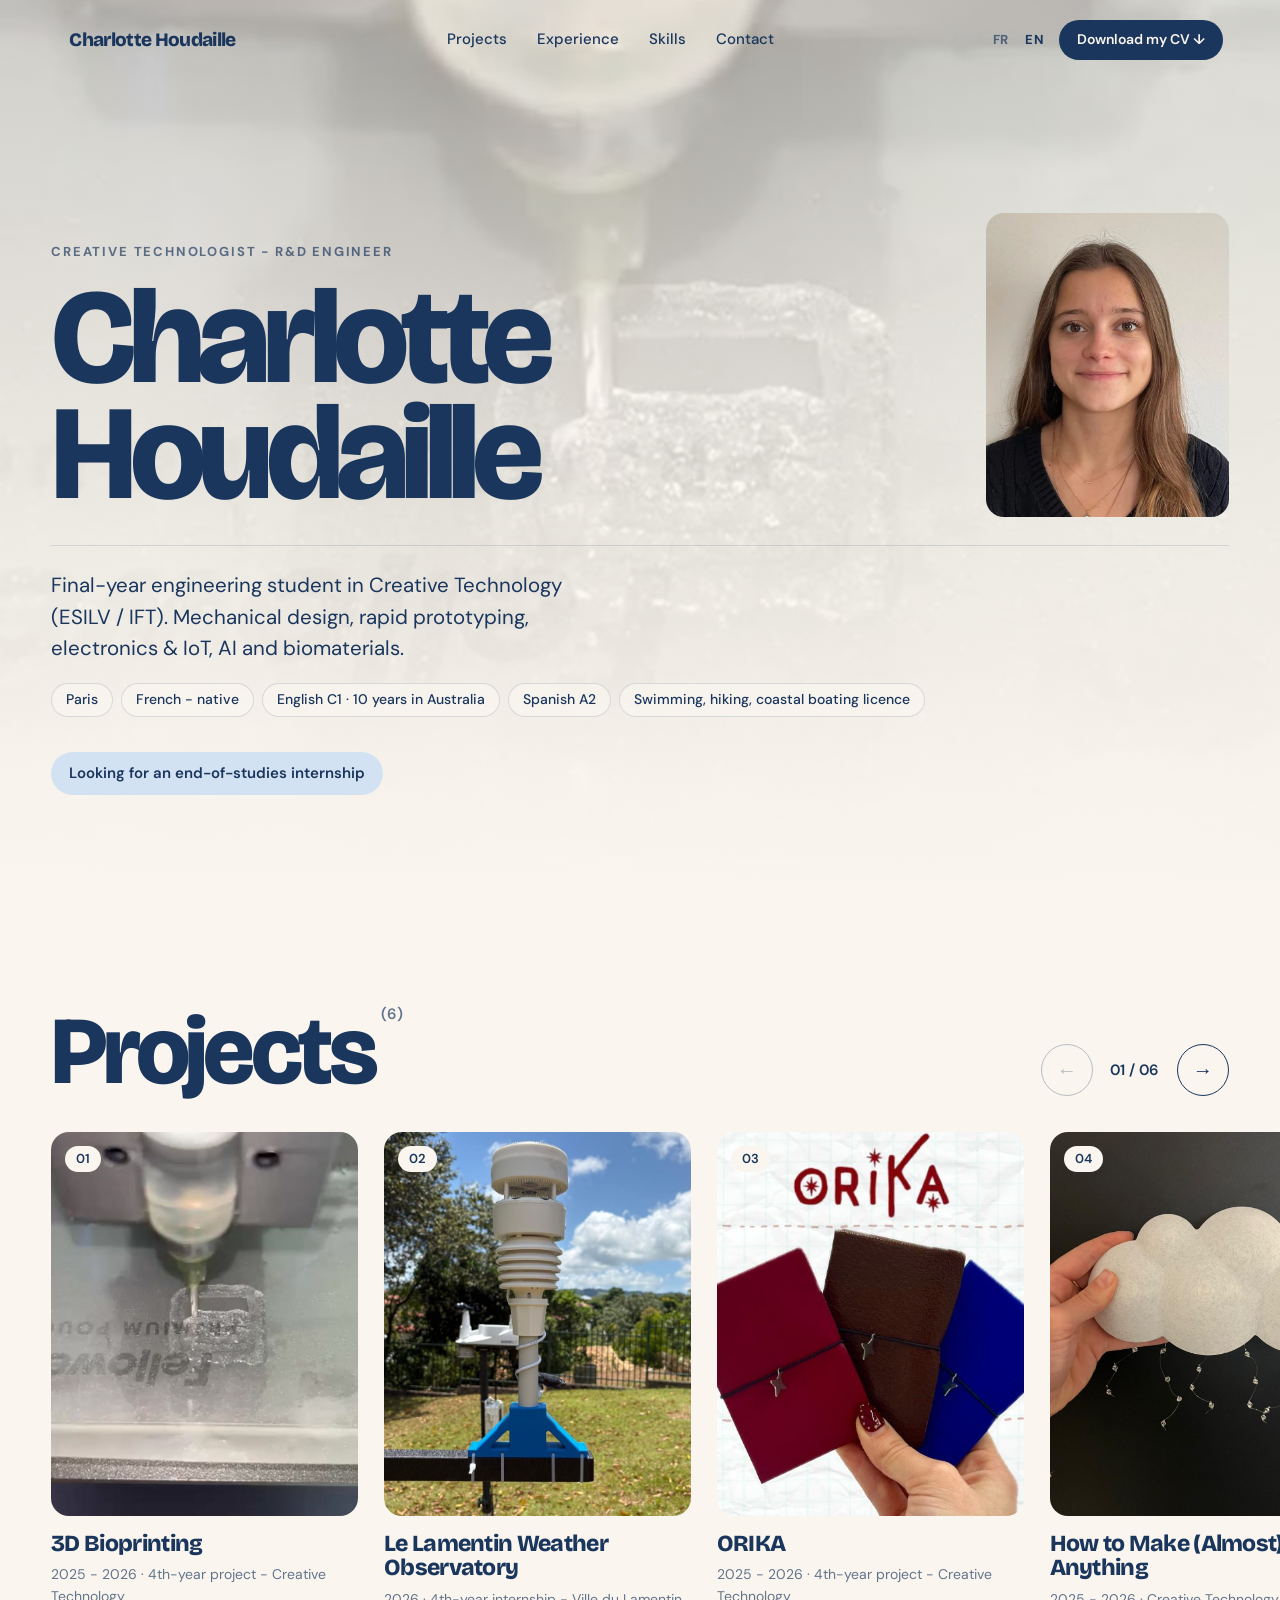
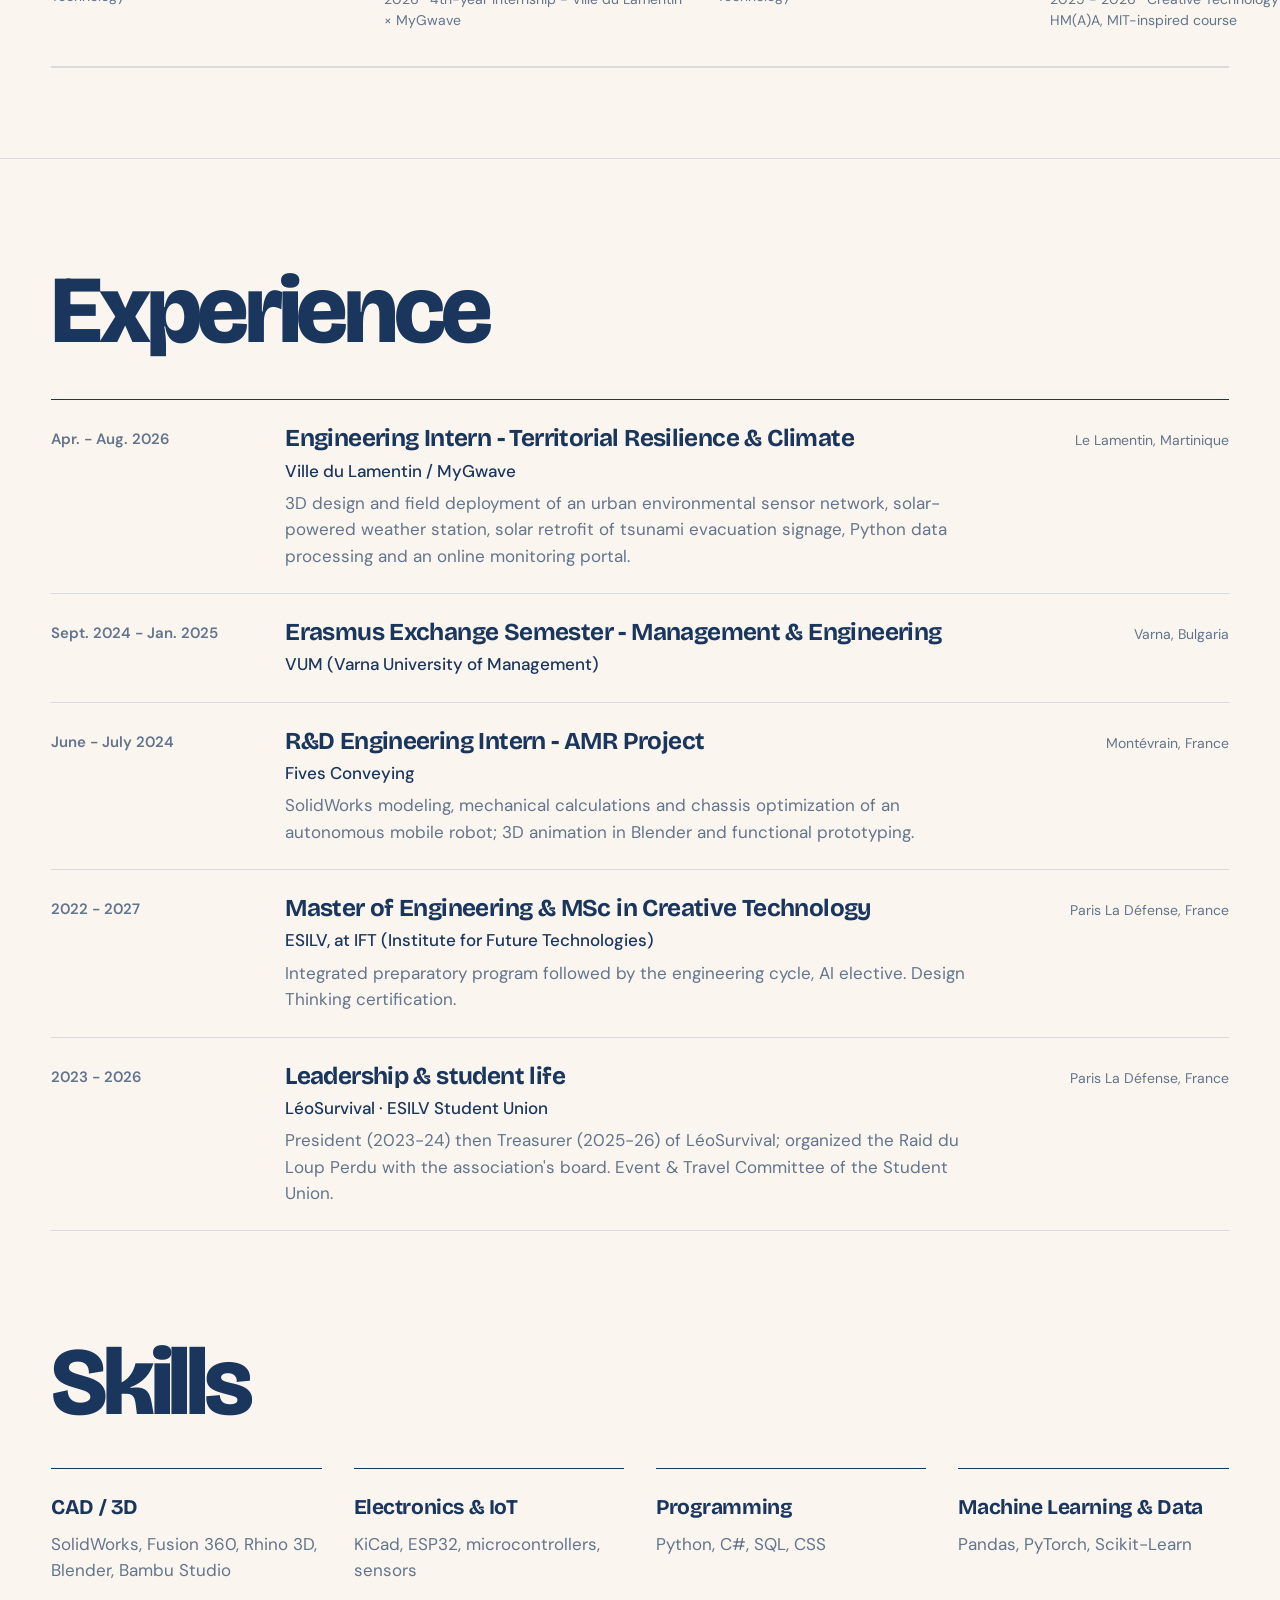
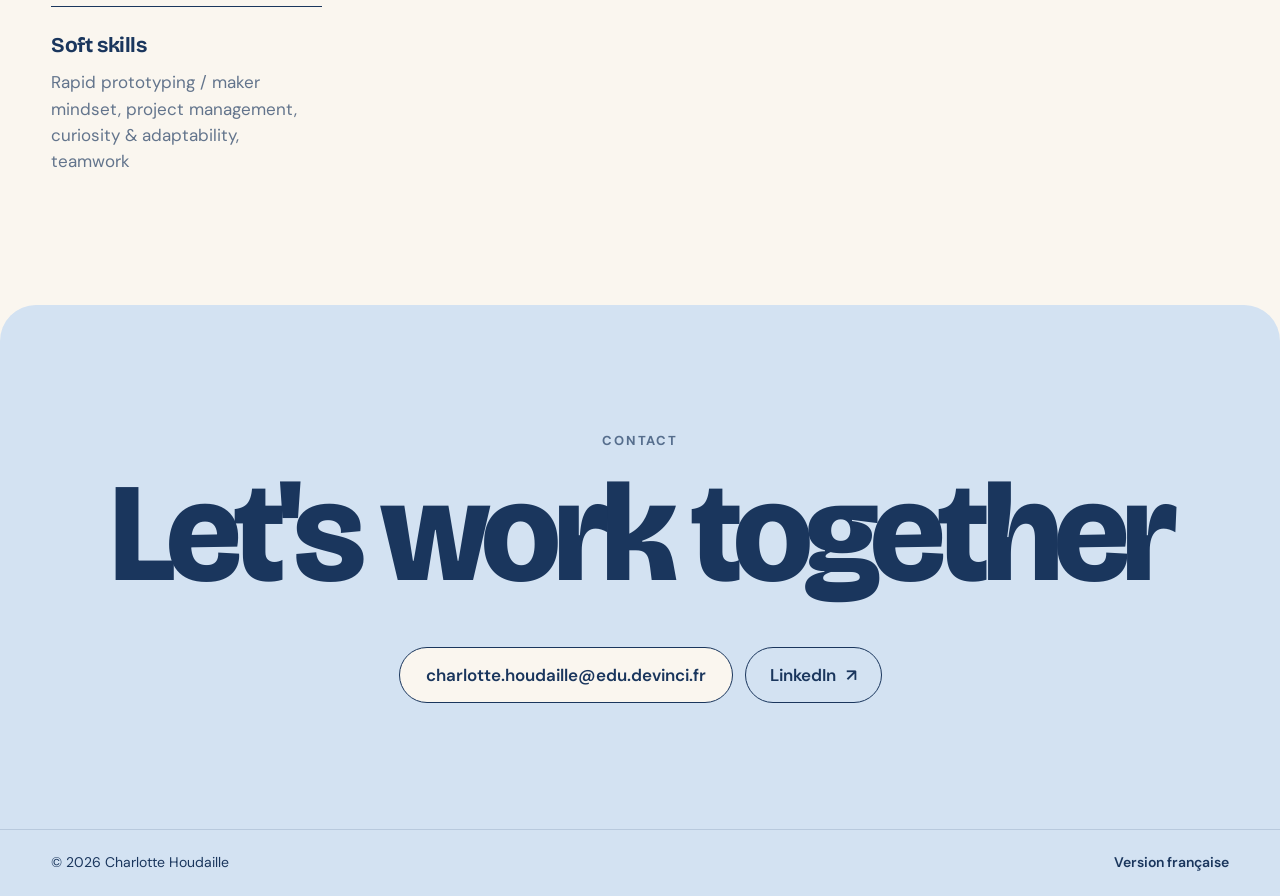
==== en.html @ 098c899a "Add files via upload" ====
<!doctype html>
<html lang="en">
<head>
  <meta charset="utf-8">
  <meta name="viewport" content="width=device-width, initial-scale=1">
  <title>Charlotte Houdaille - Creative Technologist</title>
  <meta name="description" content="Portfolio of Charlotte Houdaille, Creative Technology engineering student (ESILV / IFT): R&D, prototyping, IoT, bioprinting and biomaterials.">
  <meta name="color-scheme" content="light">
  <link rel="alternate" hreflang="fr" href="index.html">
  <link rel="alternate" hreflang="en" href="en.html">
  <link rel="preconnect" href="https://fonts.googleapis.com">
  <link rel="preconnect" href="https://fonts.gstatic.com" crossorigin>
  <link href="https://fonts.googleapis.com/css2?family=Bricolage+Grotesque:opsz,wght@12..96,600..800&family=DM+Sans:opsz,wght@9..40,400..700&display=swap" rel="stylesheet">
  <link rel="stylesheet" href="css/style.css">
</head>
<body>

  <header class="nav">
    <a href="#top" class="nav__logo" data-reveal>Charlotte Houdaille</a>
    <nav class="nav__links" aria-label="Main navigation">
      <a href="#projects">Projects</a>
      <a href="#journey">Experience</a>
      <a href="#skills">Skills</a>
      <a href="#contact">Contact</a>
    </nav>
    <div class="nav__right">
      <div class="lang" aria-label="Language">
        <a href="index.html" hreflang="fr" lang="fr">FR</a>
        <span aria-current="true">EN</span>
      </div>
      <a href="assets/cv/Charlotte_Houdaille_CV_EN.pdf" class="nav__cta" download>Download my CV <span aria-hidden="true">↓</span></a>
    </div>
  </header>

  <main>
    <!-- HERO -->
    <section class="hero" id="top">
      <div class="hero__slides" aria-hidden="true"></div>
      <div class="hero__veil" aria-hidden="true"></div>

      <div class="hero__main">
        <div>
          <p class="eyebrow">Creative Technologist - R&amp;D Engineer</p>
          <h1 class="hero__name" data-reveal>Charlotte<br>Houdaille</h1>
        </div>
        <figure class="hero__photo">
          <img src="assets/img/portrait.jpg" alt="Portrait of Charlotte Houdaille" width="720" height="900">
        </figure>
      </div>
      <div class="hero__bottom">
        <div class="hero__info">
          <p class="hero__role">Final-year engineering student in Creative Technology (ESILV / IFT). Mechanical design, rapid prototyping, electronics &amp; IoT, AI and biomaterials.</p>
          <ul class="chips">
            <li class="chip">Paris</li>
            <li class="chip">French - native</li>
            <li class="chip">English C1 · 10 years in Australia</li>
            <li class="chip">Spanish A2</li>
            <li class="chip">Swimming, hiking, coastal boating licence</li>
          </ul>
        </div>
        <p class="status">Looking for an end-of-studies internship</p>
      </div>
    </section>

    <!-- PROJECTS -->
    <section class="projects" id="projects" aria-labelledby="projects-title">
      <div class="projects__head">
        <h2 id="projects-title" class="title"><span data-reveal>Projects</span><sup class="projects__count"></sup></h2>
        <div class="projects__controls">
          <button class="arrow" type="button" data-prev aria-label="Previous project">←</button>
          <span class="projects__index" aria-live="polite"></span>
          <button class="arrow" type="button" data-next aria-label="Next project">→</button>
        </div>
      </div>
      <div class="projects__track" aria-label="Project list - swipe left"></div>
      <div class="projects__progress" aria-hidden="true"><span></span></div>
    </section>


    <!-- EXPERIENCE -->
    <section class="journey" id="journey" aria-labelledby="journey-title">
      <h2 id="journey-title" class="title"><span data-reveal>Experience</span></h2>

      <ol class="timeline">
        <li class="timeline__row">
          <span class="timeline__date">Apr. - Aug. 2026</span>
          <div class="timeline__body">
            <h3 data-reveal>Engineering Intern - Territorial Resilience &amp; Climate</h3>
            <p class="timeline__place">Ville du Lamentin / MyGwave</p>
            <p>3D design and field deployment of an urban environmental sensor network, solar-powered weather station, solar retrofit of tsunami evacuation signage, Python data processing and an online monitoring portal.</p>
          </div>
          <span class="timeline__place-loc">Le Lamentin, Martinique</span>
        </li>
        <li class="timeline__row">
          <span class="timeline__date">Sept. 2024 - Jan. 2025</span>
          <div class="timeline__body">
            <h3 data-reveal>Erasmus Exchange Semester - Management &amp; Engineering</h3>
            <p class="timeline__place">VUM (Varna University of Management)</p>
          </div>
          <span class="timeline__place-loc">Varna, Bulgaria</span>
        </li>
        <li class="timeline__row">
          <span class="timeline__date">June - July 2024</span>
          <div class="timeline__body">
            <h3 data-reveal>R&amp;D Engineering Intern - AMR Project</h3>
            <p class="timeline__place">Fives Conveying</p>
            <p>SolidWorks modeling, mechanical calculations and chassis optimization of an autonomous mobile robot; 3D animation in Blender and functional prototyping.</p>
          </div>
          <span class="timeline__place-loc">Montévrain, France</span>
        </li>
        <li class="timeline__row">
          <span class="timeline__date">2022 - 2027</span>
          <div class="timeline__body">
            <h3 data-reveal>Master of Engineering &amp; MSc in Creative Technology</h3>
            <p class="timeline__place">ESILV, at IFT (Institute for Future Technologies)</p>
            <p>Integrated preparatory program followed by the engineering cycle, AI elective. Design Thinking certification.</p>
          </div>
          <span class="timeline__place-loc">Paris La Défense, France</span>
        </li>
        <li class="timeline__row">
          <span class="timeline__date">2023 - 2026</span>
          <div class="timeline__body">
            <h3 data-reveal>Leadership &amp; student life</h3>
            <p class="timeline__place">LéoSurvival · ESILV Student Union</p>
            <p>President (2023-24) then Treasurer (2025-26) of LéoSurvival; organized the Raid du Loup Perdu with the association's board. Event &amp; Travel Committee of the Student Union.</p>
          </div>
          <span class="timeline__place-loc">Paris La Défense, France</span>
        </li>
      </ol>

      <h2 class="title skills__title" id="skills"><span data-reveal>Skills</span></h2>
      <div class="skills">
        <div class="skills__group">
          <h3 data-reveal>CAD / 3D</h3>
          <p>SolidWorks, Fusion 360, Rhino 3D, Blender, Bambu Studio</p>
        </div>
        <div class="skills__group">
          <h3 data-reveal>Electronics &amp; IoT</h3>
          <p>KiCad, ESP32, microcontrollers, sensors</p>
        </div>
        <div class="skills__group">
          <h3 data-reveal>Programming</h3>
          <p>Python, C#, SQL, CSS</p>
        </div>
        <div class="skills__group">
          <h3 data-reveal>Machine Learning &amp; Data</h3>
          <p>Pandas, PyTorch, Scikit-Learn</p>
        </div>
        <div class="skills__group">
          <h3 data-reveal>Soft skills</h3>
          <p>Rapid prototyping / maker mindset, project management, curiosity &amp; adaptability, teamwork</p>
        </div>
      </div>
    </section>

    <!-- CONTACT -->
    <section class="contact" id="contact" aria-labelledby="contact-title">
      <p class="eyebrow">Contact</p>
      <h2 id="contact-title" class="contact__title" data-reveal>Let's work together</h2>
      <div class="contact__links">
        <button class="email-box" type="button" data-copy="charlotte.houdaille@edu.devinci.fr" title="Click to copy" aria-label="Copy email address charlotte.houdaille@edu.devinci.fr"><span>charlotte.houdaille@edu.devinci.fr</span></button>
        <a class="btn" href="https://www.linkedin.com/in/charlotte-houdaille" target="_blank" rel="noopener">LinkedIn <span aria-hidden="true">↗</span></a>
      </div>
    </section>
  </main>

  <footer class="footer">
    <span>© 2026 Charlotte Houdaille</span>
    <a href="index.html" hreflang="fr" lang="fr">Version française</a>
  </footer>

  <!-- Project detail panel -->
  <div class="panel" id="panel" role="dialog" aria-modal="true" aria-labelledby="panel-title" hidden>
    <div class="panel__backdrop" data-close></div>
    <article class="panel__sheet" tabindex="-1">
      <button class="panel__close" type="button" data-close aria-label="Close project">✕</button>
      <div class="panel__content"></div>
    </article>
  </div>

  <script src="js/projects.js"></script>
  <script src="js/main.js"></script>
</body>
</html>
---- css/style.css ----
/* ==========================================================
   Charlotte Houdaille — Portfolio
   3 couleurs : crème (fond), bleu marine (texte), bleu pastel
   ========================================================== */

:root {
  --cream: #faf6ef;
  --navy: #1a365d;
  --blue: #d3e2f2;

  --navy-soft: rgba(26, 54, 93, .68);
  --line: rgba(26, 54, 93, .14);

  --font-display: "Bricolage Grotesque", "Arial Black", sans-serif;
  --font-body: "DM Sans", system-ui, sans-serif;

  --gutter: clamp(16px, 4vw, 56px);
  --radius: 18px;
  --ease: cubic-bezier(.22, 1, .36, 1);
}

*,
*::before,
*::after { box-sizing: border-box; }

html { -webkit-text-size-adjust: 100%; }

body {
  margin: 0;
  background: var(--cream);
  color: var(--navy);
  font-family: var(--font-body);
  font-size: 17px;
  line-height: 1.55;
  overflow-x: hidden;
}
body.is-locked { overflow: hidden; }

img, video { display: block; max-width: 100%; }
a { color: inherit; }
h1, h2, h3 { margin: 0; }

.title {
  font-family: var(--font-display);
  font-weight: 800;
  font-size: clamp(44px, 7.5vw, 112px);
  line-height: .92;
  letter-spacing: -.045em;
}

.eyebrow {
  font-size: 13px;
  font-weight: 700;
  letter-spacing: .14em;
  text-transform: uppercase;
  color: var(--navy-soft);
  margin: 0 0 18px;
}

:focus-visible {
  outline: 2px solid var(--navy);
  outline-offset: 3px;
  border-radius: 6px;
}

/* ---------- Pastilles & boutons ---------- */
.chips {
  list-style: none;
  padding: 0;
  margin: 28px 0 0;
  display: flex;
  flex-wrap: wrap;
  gap: 8px;
}
.chip {
  display: inline-block;
  padding: 5px 14px;
  border-radius: 999px;
  border: 1px solid var(--line);
  font-size: 14px;
  font-weight: 500;
  transition: transform .35s var(--ease), background .35s, border-color .35s;
}
.chip:hover {
  transform: scale(1.07);
  background: var(--blue);
  border-color: var(--navy);
}

.btn {
  display: inline-flex;
  align-items: center;
  gap: 10px;
  padding: 13px 24px;
  border-radius: 999px;
  border: 1.5px solid var(--navy);
  background: transparent;
  color: var(--navy);
  font: inherit;
  font-weight: 600;
  text-decoration: none;
  transition: background .3s var(--ease), color .3s var(--ease);
  max-width: 100%;
  overflow-wrap: anywhere;
}
.btn:hover { background: var(--blue); }
.btn--solid { background: var(--navy); color: var(--cream); }
.btn--solid:hover { background: var(--navy); color: var(--blue); }
/* Case email : un clic copie l'adresse */
.email-box {
  display: inline-flex;
  align-items: center;
  gap: 12px;
  padding: 14px 26px;
  border-radius: 999px;
  border: 1.5px solid var(--navy);
  background: var(--cream);
  color: var(--navy);
  font: inherit;
  font-weight: 600;
  cursor: copy;
  max-width: 100%;
  overflow-wrap: anywhere;
  transition: background .3s var(--ease);
}
.email-box:hover { background: var(--navy); color: var(--cream); }
.email-box small { font-size: 12px; font-weight: 500; opacity: .7; }

/* ==========================================================
   CURSEUR (cercle + trait qui s'efface)
   ========================================================== */
.has-cursor,
.has-cursor * { cursor: none !important; }

.cursor {
  position: fixed;
  top: 0;
  left: 0;
  z-index: 300;
  width: 14px;
  height: 14px;
  margin: -7px 0 0 -7px;
  border: 1.5px solid var(--navy);
  background: var(--navy);
  border-radius: 50%;
  pointer-events: none;
  opacity: 0;
  transition: width .3s var(--ease), height .3s var(--ease), margin .3s var(--ease),
    background .3s, opacity .3s;
  will-change: transform;
}
.has-cursor .cursor { opacity: 1; }
.cursor.is-hover {
  width: 40px;
  height: 40px;
  margin: -20px 0 0 -20px;
  background: rgba(211, 226, 242, .55);
}
.cursor.is-hidden { opacity: 0 !important; }

.cursor-trail {
  position: fixed;
  inset: 0;
  z-index: 299;
  width: 100%;
  height: 100%;
  pointer-events: none;
}

/* ==========================================================
   Texte "filtre" (le passage de la souris inverse les couleurs)
   ========================================================== */
.reveal { position: relative; }
/* Un span en ligne donnerait au calque une boîte différente du texte (décalage) */
span.reveal,
a.reveal,
h3.reveal { display: inline-block; }
/* Le calque déborde un peu pour que le disque ne soit pas coupé en haut/bas */
span.reveal > .reveal__top,
a.reveal > .reveal__top,
h3.reveal > .reveal__top { inset: -.3em; padding: .3em; }
.reveal__top {
  position: absolute;
  inset: 0;
  padding: inherit;
  color: var(--blue);
  background: var(--navy);
  clip-path: circle(0 at 0 0);
  pointer-events: none;
  user-select: none;
}

/* ==========================================================
   NAV
   ========================================================== */
.nav {
  position: fixed;
  inset: 14px var(--gutter) auto;
  z-index: 50;
  display: flex;
  align-items: center;
  justify-content: space-between;
  gap: 12px;
  padding: 6px 6px 6px 18px;
  border-radius: 999px;
  transition: background .35s, box-shadow .35s;
}
.nav.is-scrolled {
  background: rgba(250, 246, 239, .86);
  backdrop-filter: blur(12px);
  box-shadow: 0 0 0 1px var(--line);
}

.nav__logo {
  font-family: var(--font-display);
  font-weight: 800;
  font-size: 19px;
  letter-spacing: -.035em;
  text-decoration: none;
  white-space: nowrap;
}

.nav__links {
  display: flex;
  align-items: center;
  gap: 2px;
}
.nav__links a {
  padding: 8px 14px;
  border-radius: 999px;
  font-size: 15px;
  font-weight: 500;
  text-decoration: none;
  transition: background .25s;
}
.nav__links a:hover { background: var(--blue); }

.nav__right { display: flex; align-items: center; gap: 6px; }
.lang {
  display: flex;
  font-size: 13px;
  font-weight: 700;
  letter-spacing: .06em;
}
.lang a,
.lang span {
  padding: 8px 8px;
  text-decoration: none;
}
.lang span { color: var(--navy); }
.lang a { color: var(--navy-soft); }
.lang a:hover { color: var(--navy); }

.nav__cta {
  padding: 9px 18px;
  border-radius: 999px;
  background: var(--navy);
  color: var(--cream);
  font-size: 14px;
  font-weight: 600;
  text-decoration: none;
}

/* ==========================================================
   HERO — photos qui défilent en fond
   ========================================================== */
.hero {
  position: relative;
  min-height: 100svh;
  display: flex;
  flex-direction: column;
  justify-content: flex-end;
  padding: 120px var(--gutter) clamp(48px, 10vh, 110px);
  overflow: hidden;
  isolation: isolate;
}

.hero__slides { position: absolute; inset: 0; z-index: -2; }
.hero__slides img {
  position: absolute;
  inset: 0;
  width: 100%;
  height: 100%;
  object-fit: cover;
  opacity: 0;
  transform: scale(1.1);
  filter: grayscale(.25) brightness(1.08);
  transition: opacity .8s ease, transform 3.5s linear;
}
.hero__slides img.is-active { opacity: 1; transform: scale(1); }

.hero__veil {
  position: absolute;
  inset: 0;
  z-index: -1;
  background:
    linear-gradient(180deg, rgba(250, 246, 239, .55) 0%, rgba(250, 246, 239, .8) 55%, var(--cream) 100%);
}

.hero__name {
  font-family: var(--font-display);
  font-weight: 800;
  font-size: clamp(54px, 10.5vw, 176px);
  line-height: .86;
  letter-spacing: -.055em;
  display: inline-block;
  padding-bottom: .04em;
}

.hero__main {
  display: grid;
  grid-template-columns: 1fr auto;
  align-items: end;
  gap: 24px clamp(24px, 4vw, 64px);
}
.hero__photo {
  margin: 0;
  width: clamp(170px, 19vw, 290px);
}
.hero__photo img {
  width: 100%;
  height: auto;
  aspect-ratio: 4 / 5;
  object-fit: cover;
  border-radius: var(--radius);
  background: var(--blue);
}

.hero__info .chips { margin-top: 18px; }
.hero__info .chip { background: rgba(250, 246, 239, .7); }
.hero__info .chip:hover { background: var(--blue); }

.hero__bottom {
  display: flex;
  flex-wrap: wrap;
  align-items: flex-end;
  justify-content: space-between;
  gap: 20px 40px;
  margin-top: 28px;
  padding-top: 24px;
  border-top: 1px solid var(--line);
}
.hero__role {
  max-width: 560px;
  margin: 0;
  font-size: clamp(17px, 1.6vw, 21px);
}
.status {
  display: inline-flex;
  align-items: center;
  gap: 10px;
  padding: 10px 18px;
  border-radius: 999px;
  background: var(--blue);
  font-weight: 600;
  font-size: 15px;
}

/* ==========================================================
   PROJETS — carrousel en swipe horizontal
   ========================================================== */
.projects { padding: clamp(80px, 12vh, 130px) 0 clamp(60px, 10vh, 110px); }

.projects__head {
  display: flex;
  align-items: flex-end;
  justify-content: space-between;
  gap: 16px;
  padding: 0 var(--gutter);
  margin-bottom: clamp(28px, 4vh, 44px);
}
.projects__count {
  font-family: var(--font-body);
  font-size: 15px;
  font-weight: 600;
  letter-spacing: 0;
  color: var(--navy-soft);
  vertical-align: top;
  margin-left: 6px;
}

.projects__controls { display: flex; align-items: center; gap: 10px; }
.projects__index {
  font-variant-numeric: tabular-nums;
  font-weight: 600;
  font-size: 15px;
  min-width: 64px;
  text-align: center;
}
.arrow {
  width: 52px;
  height: 52px;
  border-radius: 50%;
  border: 1.5px solid var(--navy);
  background: transparent;
  color: var(--navy);
  font-size: 20px;
  cursor: pointer;
  transition: background .3s, opacity .3s;
}
.arrow:hover { background: var(--blue); }
.arrow:disabled { opacity: .3; pointer-events: none; }

.projects__track {
  position: relative;
  display: flex;
  gap: clamp(16px, 2vw, 28px);
  padding: 0 var(--gutter) 6px;
  overflow-x: auto;
  scroll-snap-type: x mandatory;
  scroll-padding-inline: var(--gutter);
  overscroll-behavior-x: contain;
  scrollbar-width: none;
  user-select: none;
  -webkit-user-select: none;
}
.projects__track::-webkit-scrollbar { display: none; }
.projects__track.is-dragging { scroll-snap-type: none; }
.projects__track.is-dragging .card { pointer-events: none; }

.card {
  flex: 0 0 auto;
  /* Taille limitée par la hauteur d'écran : titre, image et sous-titre visibles d'un coup d'œil */
  width: clamp(220px, min(24vw, 46svh * .8), 340px);
  /* Un bouton centre son contenu verticalement : on aligne tout en haut */
  display: flex;
  flex-direction: column;
  align-items: flex-start;
  justify-content: flex-start;
  align-self: flex-start;
  scroll-snap-align: start;
  padding: 0;
  border: 0;
  background: none;
  text-align: left;
  font: inherit;
  color: inherit;
  cursor: pointer;
}

.card__media {
  position: relative;
  width: 100%;
  aspect-ratio: 4 / 5;
  border-radius: var(--radius);
  background: var(--blue);
  overflow: hidden;
}
.card__media img {
  width: 100%;
  height: 100%;
  object-fit: cover;
  transition: transform .9s var(--ease);
  pointer-events: none;
}
.card:hover .card__media img,
.card:focus-visible .card__media img { transform: scale(1.04); }

.card__num {
  position: absolute;
  top: 14px;
  left: 14px;
  z-index: 1;
  padding: 3px 11px;
  border-radius: 999px;
  background: var(--cream);
  font-size: 13px;
  font-weight: 600;
}

.card__title {
  display: inline-block;
  margin-top: 16px;
  font-family: var(--font-display);
  font-weight: 800;
  font-size: clamp(20px, 1.8vw, 26px);
  letter-spacing: -.03em;
  line-height: 1.05;
}
.card__meta {
  display: block;
  margin: 8px 0 0;
  font-size: 14px;
  color: var(--navy-soft);
}

.projects__progress {
  margin: 28px var(--gutter) 0;
  height: 2px;
  background: var(--line);
  overflow: hidden;
}
.projects__progress span {
  display: block;
  height: 100%;
  background: var(--navy);
  transform-origin: left;
  transform: scaleX(0);
}

/* ==========================================================
   PARCOURS
   ========================================================== */
.journey {
  border-top: 1px solid var(--line);
  padding: clamp(80px, 12vh, 140px) var(--gutter);
  max-width: 1300px;
  margin: 0 auto;
}

.timeline {
  list-style: none;
  padding: 0;
  margin: 44px 0 0;
  border-top: 1.5px solid var(--navy);
}
.timeline__row {
  display: grid;
  grid-template-columns: 210px 1fr auto;
  gap: 24px;
  align-items: start;
  padding: 24px 0;
  border-bottom: 1px solid var(--line);
}
.timeline__date {
  font-weight: 600;
  font-size: 15px;
  color: var(--navy-soft);
  padding-top: 4px;
}
.timeline__body h3 {
  font-family: var(--font-display);
  font-size: clamp(20px, 1.9vw, 25px);
  font-weight: 700;
  letter-spacing: -.025em;
  line-height: 1.18;
}
.timeline__place {
  margin: 4px 0 0;
  font-weight: 500;
}
.timeline__body p:not(.timeline__place) {
  margin: 6px 0 0;
  color: var(--navy-soft);
  max-width: 700px;
}
.timeline__place-loc {
  font-size: 14px;
  color: var(--navy-soft);
  white-space: nowrap;
  padding-top: 6px;
}

.skills {
  display: grid;
  grid-template-columns: repeat(auto-fit, minmax(230px, 1fr));
  gap: 0 32px;
  margin-top: 40px;
}
.skills__title {
  margin-top: clamp(80px, 12vh, 130px);
  /* Même espace sous le menu que pour Projets / Parcours (padding de section) */
  scroll-margin-top: clamp(80px, 12vh, 140px);
}
.skills__group {
  padding: 22px 0;
  border-top: 1.5px solid var(--navy);
}
.skills__group h3 {
  font-family: var(--font-display);
  font-weight: 700;
  font-size: 21px;
  letter-spacing: -.02em;
  margin-bottom: 8px;
}
.skills__group p { margin: 0; color: var(--navy-soft); }

/* ==========================================================
   CONTACT
   ========================================================== */
.contact {
  padding: clamp(80px, 14vh, 160px) var(--gutter);
  background: var(--blue);
  border-radius: 36px 36px 0 0;
  text-align: center;
}
.contact__title {
  display: inline-block;
  font-family: var(--font-display);
  font-weight: 800;
  font-size: clamp(52px, 11vw, 170px);
  line-height: .92;
  letter-spacing: -.055em;
  padding: 0 .06em .06em;
}
.contact__title.reveal .reveal__top { color: var(--blue); background: var(--navy); }
.contact__links {
  display: flex;
  flex-wrap: wrap;
  justify-content: center;
  gap: 12px;
  margin-top: 40px;
}

.footer {
  display: flex;
  justify-content: space-between;
  align-items: center;
  gap: 12px;
  padding: 22px var(--gutter);
  background: var(--blue);
  font-size: 14px;
  border-top: 1px solid var(--line);
}
.footer a { text-decoration: none; font-weight: 600; }

/* ==========================================================
   PANNEAU PROJET
   ========================================================== */
.panel { position: fixed; inset: 0; z-index: 100; }
.panel[hidden] { display: none; }
.panel__backdrop {
  position: absolute;
  inset: 0;
  background: rgba(26, 54, 93, .3);
  backdrop-filter: blur(4px);
  opacity: 0;
  transition: opacity .45s var(--ease);
}
.panel__sheet {
  position: absolute;
  inset: 3svh 0 0;
  overflow-y: auto;
  overscroll-behavior: contain;
  background: var(--cream);
  border-radius: 28px 28px 0 0;
  transform: translateY(100%);
  transition: transform .6s var(--ease);
  outline: none;
}
.panel.is-open .panel__backdrop { opacity: 1; }
.panel.is-open .panel__sheet { transform: none; }

.panel__close {
  position: sticky;
  top: 16px;
  float: right;
  margin: 16px var(--gutter) 0 0;
  z-index: 2;
  width: 48px;
  height: 48px;
  border-radius: 50%;
  border: 1.5px solid var(--navy);
  background: var(--cream);
  color: var(--navy);
  font-size: 18px;
  cursor: pointer;
  transition: transform .3s var(--ease), background .3s;
}
.panel__close:hover { transform: rotate(90deg); background: var(--blue); }

.p-hero {
  padding: 56px var(--gutter) 44px;
  background: var(--blue);
}
.p-hero .eyebrow { margin-bottom: 12px; }
.p-hero h2 {
  display: inline-block;
  font-family: var(--font-display);
  font-weight: 800;
  font-size: clamp(40px, 7vw, 108px);
  line-height: .92;
  letter-spacing: -.05em;
  max-width: 16ch;
}
.p-hero__lead {
  max-width: 740px;
  margin: 22px 0 0;
  font-size: clamp(17px, 1.6vw, 20px);
}

.p-meta {
  display: grid;
  grid-template-columns: repeat(auto-fit, minmax(190px, 1fr));
  margin: 0;
  padding: 0 var(--gutter);
  border-bottom: 1px solid var(--line);
}
.p-meta div { padding: 20px 16px 20px 0; }
.p-meta dt {
  font-size: 12px;
  font-weight: 700;
  letter-spacing: .12em;
  text-transform: uppercase;
  color: var(--navy-soft);
}
.p-meta dd { margin: 4px 0 0; font-weight: 500; }

/* Toutes les parties côte à côte sur une ligne ; empilées sur petit écran */
.p-body {
  display: grid;
  grid-template-columns: repeat(var(--cols, 3), minmax(0, 1fr));
  gap: 28px clamp(20px, 3vw, 48px);
  padding: 44px var(--gutter);
}
.chip--link {
  display: inline-flex;
  gap: 6px;
  margin-top: 14px;
  text-decoration: none;
  font-size: 13px;
}
.p-body h3 {
  font-family: var(--font-display);
  font-weight: 700;
  font-size: 22px;
  letter-spacing: -.025em;
  margin-bottom: 10px;
}
.p-body ul { margin: 0; padding-left: 18px; }
.p-body li { margin: 6px 0; }
.p-body li::marker { color: var(--navy-soft); }

/* Galerie : vignettes alignées sur une grille, agrandies au clic */
.p-gallery {
  display: grid;
  grid-template-columns: repeat(auto-fill, minmax(min(260px, 42vw), 1fr));
  gap: 14px;
  padding: 0 var(--gutter) 48px;
}
.p-gallery figure { margin: 0; }
.p-thumb {
  display: block;
  width: 100%;
  padding: 0;
  border: 0;
  border-radius: 12px;
  overflow: hidden;
  background: var(--blue);
  cursor: zoom-in;
}
.p-thumb img,
.p-thumb video {
  width: 100%;
  aspect-ratio: 4 / 5;
  object-fit: cover;
  transition: transform .6s var(--ease);
}
.p-thumb:hover img,
.p-thumb:hover video { transform: scale(1.05); }
.p-gallery figcaption {
  font-size: 13px;
  line-height: 1.35;
  color: var(--navy-soft);
  padding: 6px 2px 0;
}

.lightbox {
  position: fixed;
  inset: 0;
  z-index: 200;
  display: grid;
  place-items: center;
  padding: 64px var(--gutter) 24px;
  background: rgba(26, 54, 93, .82);
}
.lightbox[hidden] { display: none; }
.lightbox__figure { margin: 0; text-align: center; color: var(--cream); }
.lightbox__figure img,
.lightbox__figure video {
  max-width: min(92vw, 1100px);
  max-height: calc(100svh - 140px);
  width: auto;
  height: auto;
  border-radius: 12px;
  margin: 0 auto;
}
.lightbox__figure figcaption { margin-top: 10px; font-size: 15px; }
.lightbox__close {
  position: absolute;
  top: 16px;
  right: var(--gutter);
  width: 48px;
  height: 48px;
  border-radius: 50%;
  border: 1.5px solid var(--cream);
  background: transparent;
  color: var(--cream);
  font-size: 18px;
  cursor: pointer;
}

.p-links { padding: 0 var(--gutter) 64px; display: flex; gap: 12px; flex-wrap: wrap; }

/* ==========================================================
   Responsive
   ========================================================== */
@media (max-width: 860px) {
  .nav__links { display: none; }
}
@media (max-width: 900px) {
  .p-body { grid-template-columns: repeat(2, minmax(0, 1fr)); }
}
@media (max-width: 760px) {
  .p-body { grid-template-columns: 1fr; }
  .hero__main { grid-template-columns: 1fr; }
  .hero__photo { order: -1; width: 130px; }
  .timeline__row { grid-template-columns: 1fr; gap: 4px; }
  .timeline__place-loc { padding-top: 0; }
  .projects__head { flex-wrap: wrap; }
  .card { width: min(80vw, 340px); }
  .footer { flex-direction: column; }
}

@media (prefers-reduced-motion: reduce) {
  *,
  *::before,
  *::after {
    transition-duration: .01ms !important;
    animation-duration: .01ms !important;
  }
}
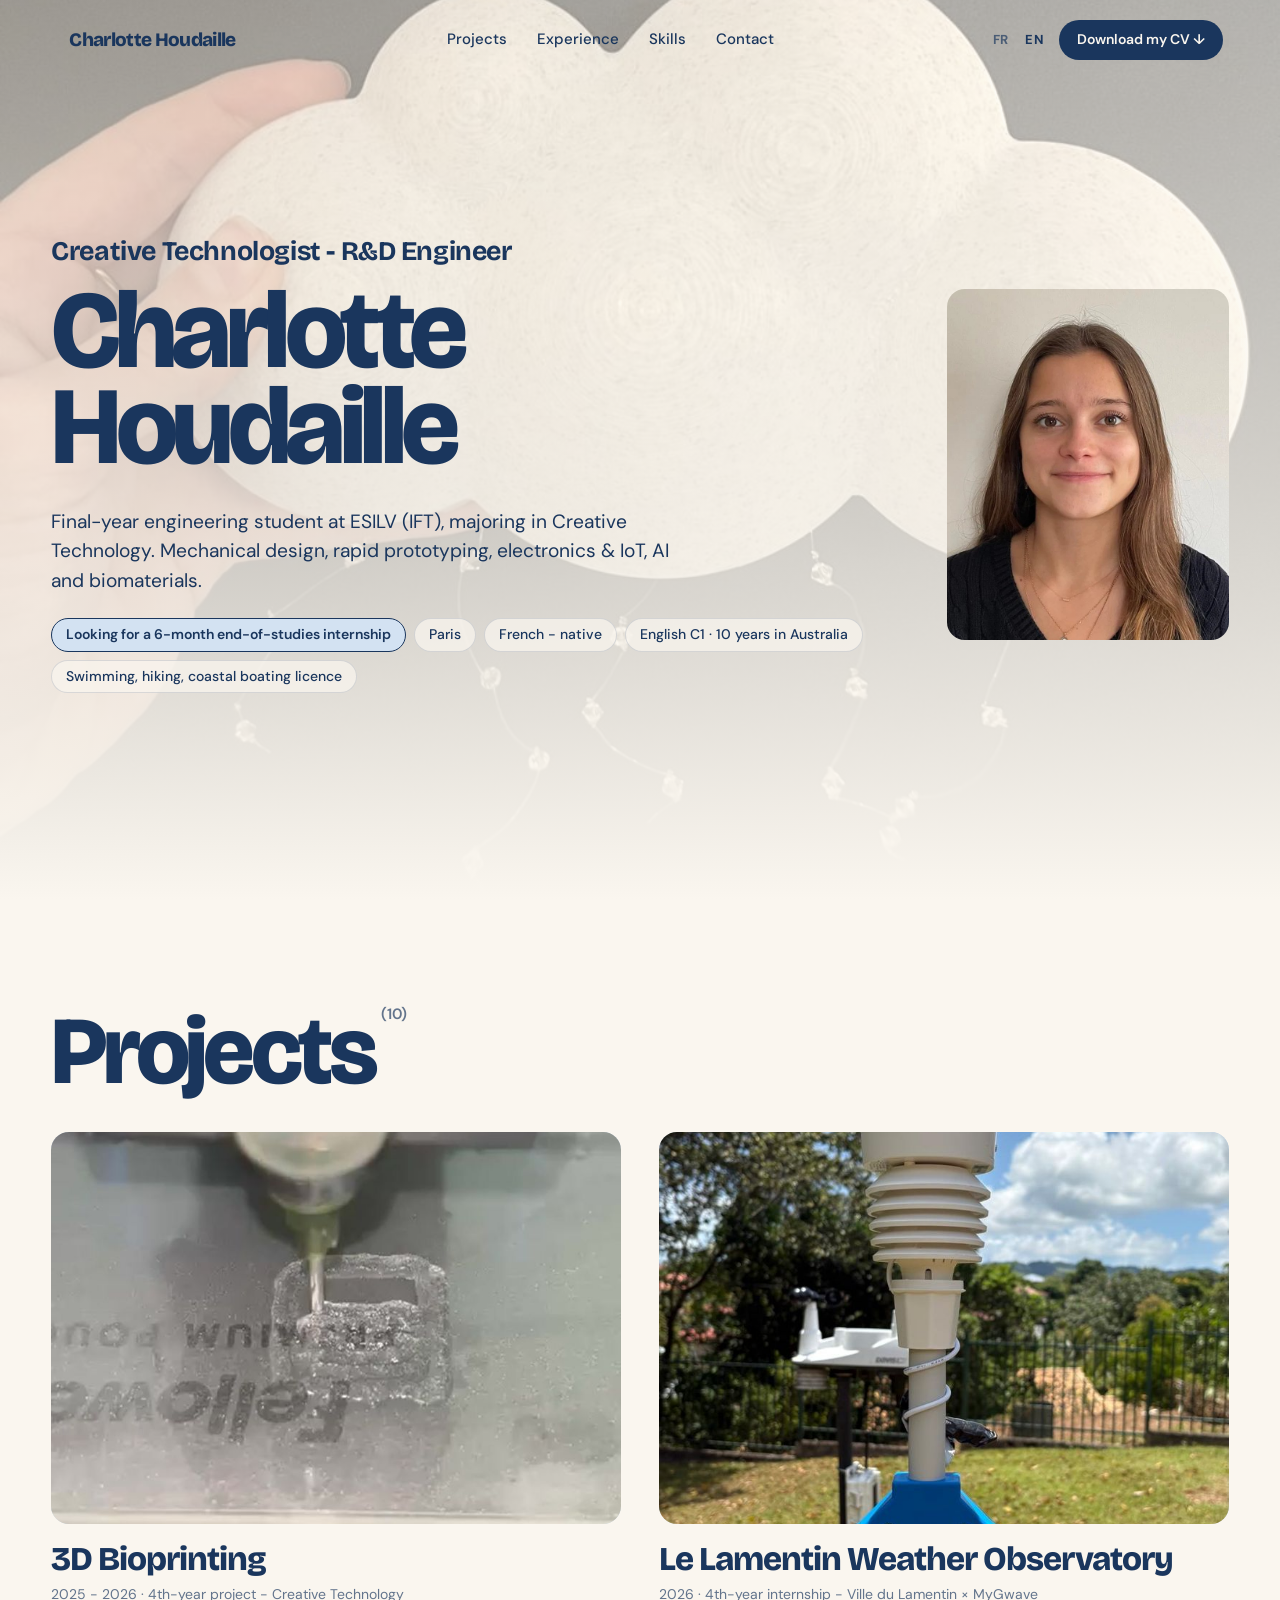
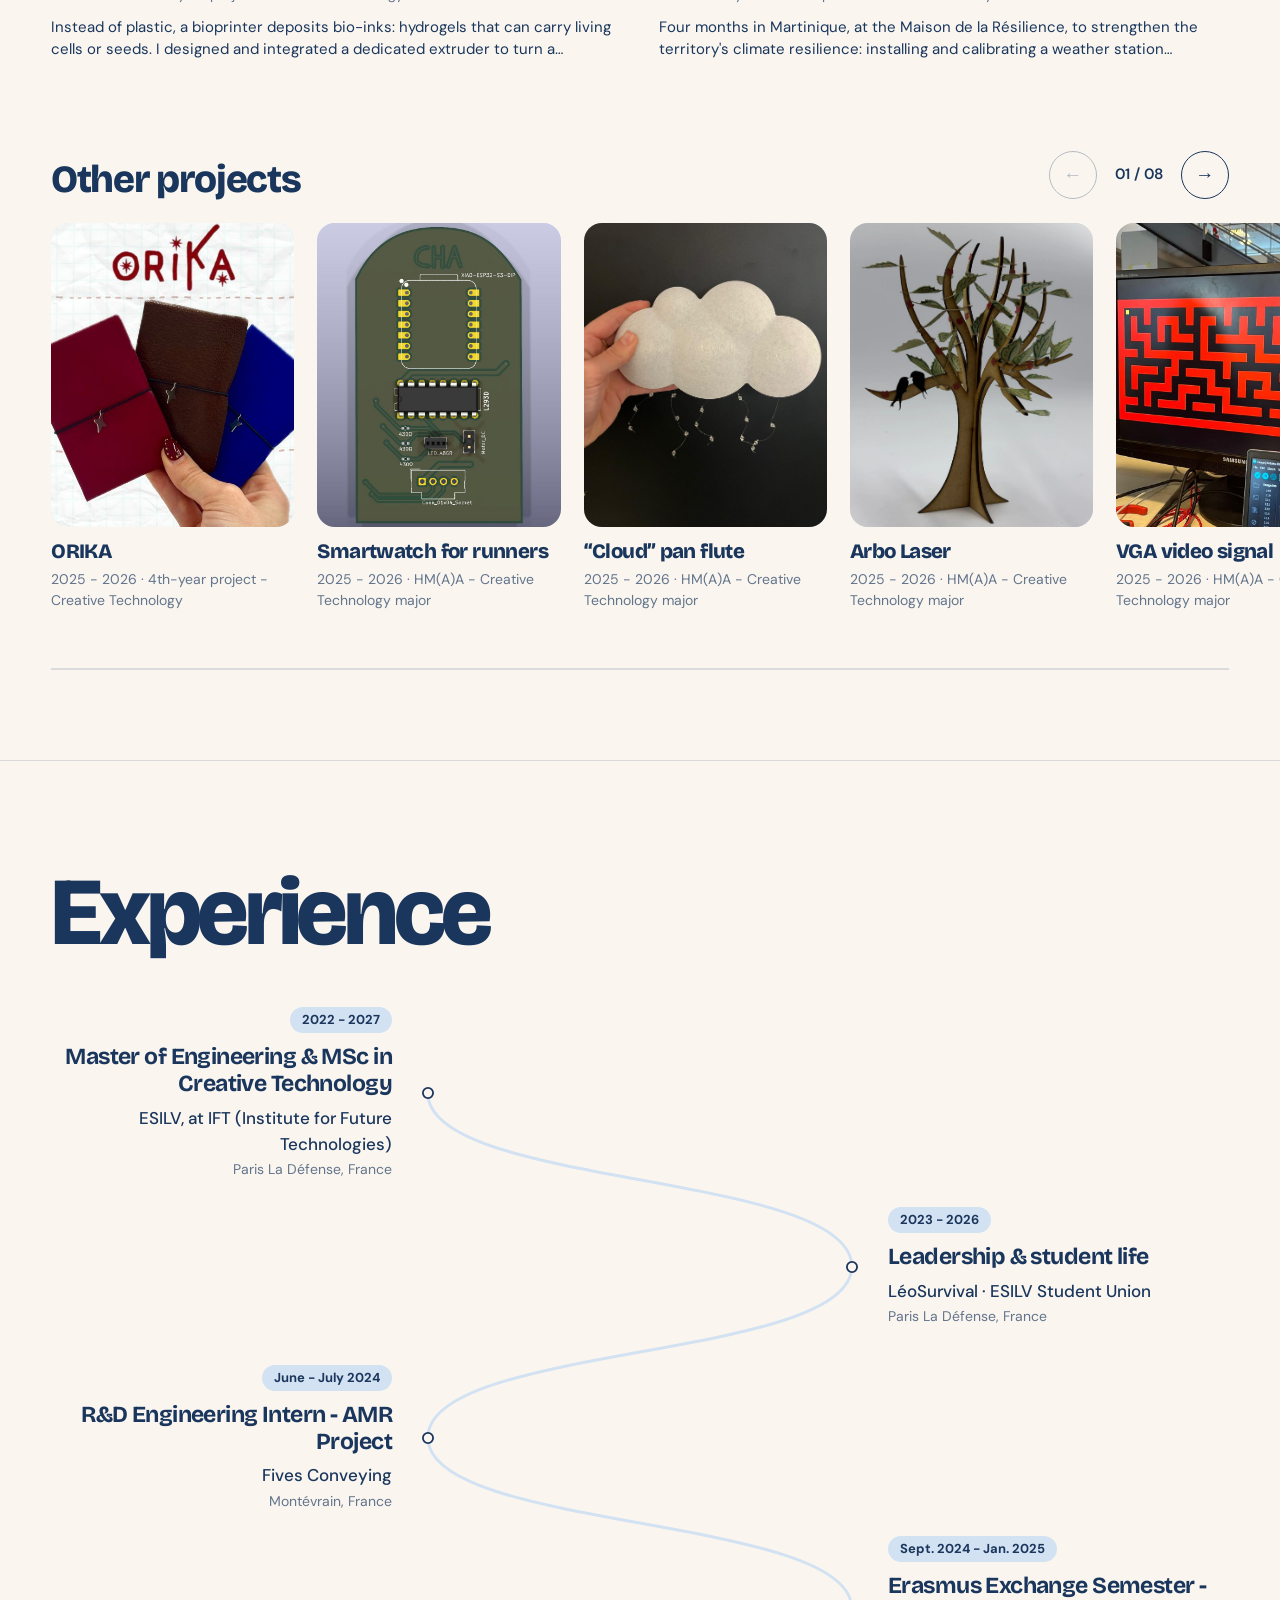
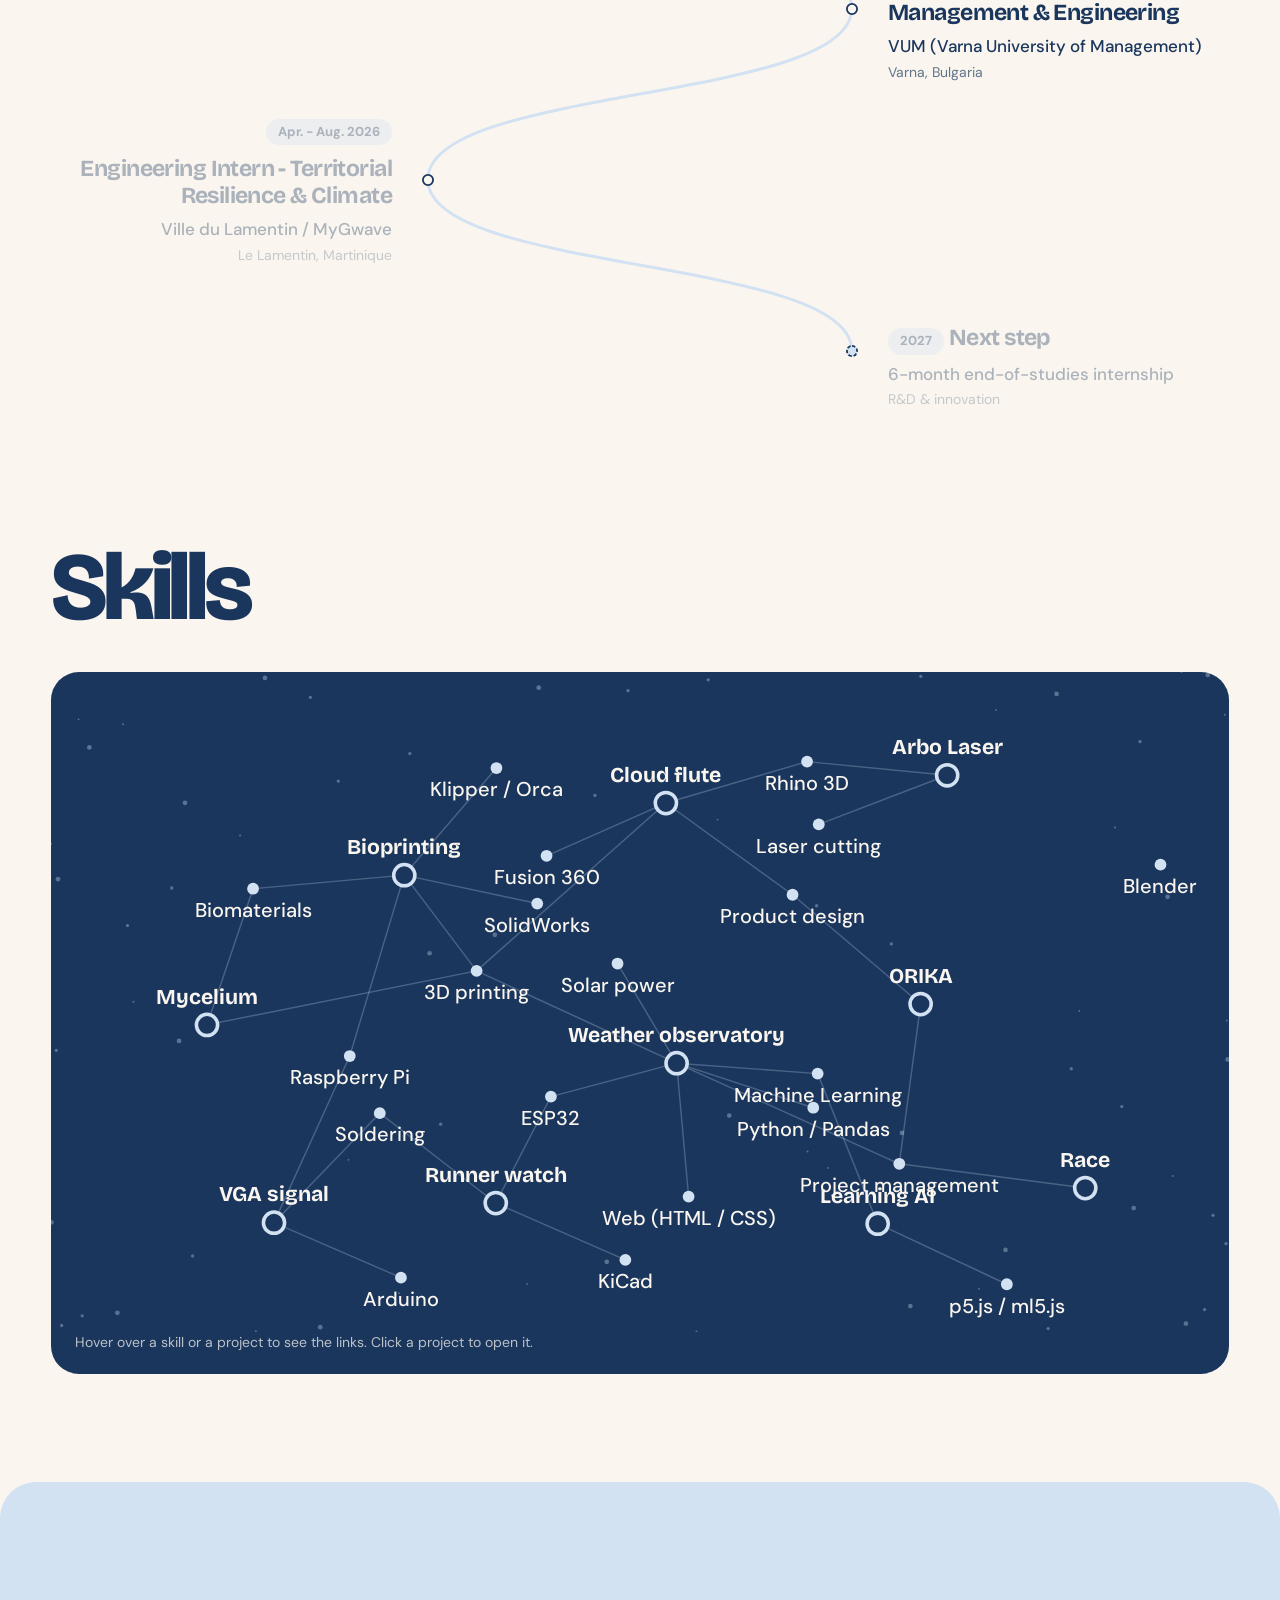
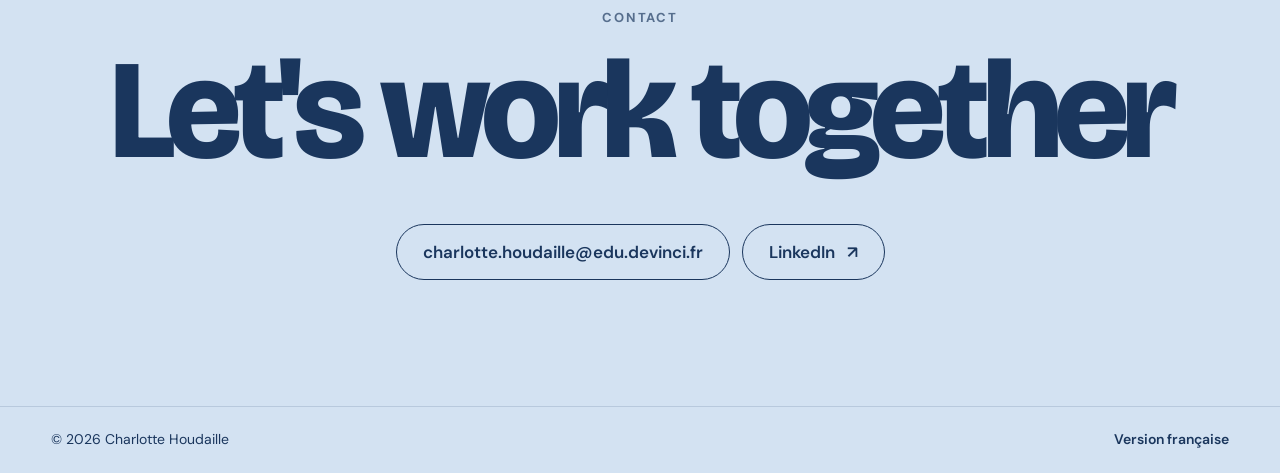
==== commit 50ee94fc: "Add files via upload" ====
--- a/en.html
+++ b/en.html
@@ -12,6 +12,7 @@
   <link rel="preconnect" href="https://fonts.gstatic.com" crossorigin>
   <link href="https://fonts.googleapis.com/css2?family=Bricolage+Grotesque:opsz,wght@12..96,600..800&family=DM+Sans:opsz,wght@9..40,400..700&display=swap" rel="stylesheet">
   <link rel="stylesheet" href="css/style.css">
+  <link rel="stylesheet" href="css/extras.css">
 </head>
 <body>
 
@@ -28,7 +29,7 @@
         <a href="index.html" hreflang="fr" lang="fr">FR</a>
         <span aria-current="true">EN</span>
       </div>
-      <a href="assets/cv/Charlotte_Houdaille_CV_EN.pdf" class="nav__cta" download>Download my CV <span aria-hidden="true">↓</span></a>
+      <a href="assets/cv/Charlotte_Houdaille_CV_EN.pdf" class="nav__cta" download><span class="hide-sm">Download my </span>CV <span aria-hidden="true">↓</span></a>
     </div>
   </header>
 
@@ -39,26 +40,21 @@
       <div class="hero__veil" aria-hidden="true"></div>
 
       <div class="hero__main">
-        <div>
-          <p class="eyebrow">Creative Technologist - R&amp;D Engineer</p>
+        <div class="hero__text">
+          <p class="hero__eyebrow">Creative Technologist - R&amp;D Engineer</p>
           <h1 class="hero__name" data-reveal>Charlotte<br>Houdaille</h1>
+          <p class="hero__role">Final-year engineering student at ESILV (IFT), majoring in Creative Technology. Mechanical design, rapid prototyping, electronics &amp; IoT, AI and biomaterials.</p>
+          <ul class="chips">
+            <li class="chip chip--status">Looking for a 6-month end-of-studies internship</li>
+            <li class="chip">Paris</li>
+            <li class="chip">French - native</li>
+            <li class="chip">English C1 · 10 years in Australia</li>
+            <li class="chip">Swimming, hiking, coastal boating licence</li>
+          </ul>
         </div>
         <figure class="hero__photo">
           <img src="assets/img/portrait.jpg" alt="Portrait of Charlotte Houdaille" width="720" height="900">
         </figure>
-      </div>
-      <div class="hero__bottom">
-        <div class="hero__info">
-          <p class="hero__role">Final-year engineering student in Creative Technology (ESILV / IFT). Mechanical design, rapid prototyping, electronics &amp; IoT, AI and biomaterials.</p>
-          <ul class="chips">
-            <li class="chip">Paris</li>
-            <li class="chip">French - native</li>
-            <li class="chip">English C1 · 10 years in Australia</li>
-            <li class="chip">Spanish A2</li>
-            <li class="chip">Swimming, hiking, coastal boating licence</li>
-          </ul>
-        </div>
-        <p class="status">Looking for an end-of-studies internship</p>
       </div>
     </section>
 
@@ -66,13 +62,18 @@
     <section class="projects" id="projects" aria-labelledby="projects-title">
       <div class="projects__head">
         <h2 id="projects-title" class="title"><span data-reveal>Projects</span><sup class="projects__count"></sup></h2>
+      </div>
+      <div class="featured" aria-label="Main projects"></div>
+
+      <div class="projects__head projects__head--mini">
+        <h3 class="projects__subtitle"><span data-reveal>Other projects</span></h3>
         <div class="projects__controls">
           <button class="arrow" type="button" data-prev aria-label="Previous project">←</button>
           <span class="projects__index" aria-live="polite"></span>
           <button class="arrow" type="button" data-next aria-label="Next project">→</button>
         </div>
       </div>
-      <div class="projects__track" aria-label="Project list - swipe left"></div>
+      <div class="projects__track" aria-label="Other projects - swipe left"></div>
       <div class="projects__progress" aria-hidden="true"><span></span></div>
     </section>
 
@@ -81,75 +82,69 @@
     <section class="journey" id="journey" aria-labelledby="journey-title">
       <h2 id="journey-title" class="title"><span data-reveal>Experience</span></h2>
 
-      <ol class="timeline">
-        <li class="timeline__row">
-          <span class="timeline__date">Apr. - Aug. 2026</span>
-          <div class="timeline__body">
+      <div class="lifemap">
+        <svg class="lifemap__svg" aria-hidden="true"><path class="lifemap__track"></path><path class="lifemap__line"></path></svg>
+        <ol class="lifemap__list">
+        <li class="lifemap__stop">
+          <span class="lifemap__dot" aria-hidden="true"></span>
+          <div class="lifemap__card">
+            <span class="lifemap__date">2022 - 2027</span>
+            <h3 data-reveal>Master of Engineering &amp; MSc in Creative Technology</h3>
+            <p class="lifemap__place">ESILV, at IFT (Institute for Future Technologies)</p>
+            <p class="lifemap__loc">Paris La Défense, France</p>
+          </div>
+        </li>
+        <li class="lifemap__stop">
+          <span class="lifemap__dot" aria-hidden="true"></span>
+          <div class="lifemap__card">
+            <span class="lifemap__date">2023 - 2026</span>
+            <h3 data-reveal>Leadership &amp; student life</h3>
+            <p class="lifemap__place">LéoSurvival · ESILV Student Union</p>
+            <p class="lifemap__loc">Paris La Défense, France</p>
+          </div>
+        </li>
+        <li class="lifemap__stop">
+          <span class="lifemap__dot" aria-hidden="true"></span>
+          <div class="lifemap__card">
+            <span class="lifemap__date">June - July 2024</span>
+            <h3 data-reveal>R&amp;D Engineering Intern - AMR Project</h3>
+            <p class="lifemap__place">Fives Conveying</p>
+            <p class="lifemap__loc">Montévrain, France</p>
+          </div>
+        </li>
+        <li class="lifemap__stop">
+          <span class="lifemap__dot" aria-hidden="true"></span>
+          <div class="lifemap__card">
+            <span class="lifemap__date">Sept. 2024 - Jan. 2025</span>
+            <h3 data-reveal>Erasmus Exchange Semester - Management &amp; Engineering</h3>
+            <p class="lifemap__place">VUM (Varna University of Management)</p>
+            <p class="lifemap__loc">Varna, Bulgaria</p>
+          </div>
+        </li>
+        <li class="lifemap__stop">
+          <span class="lifemap__dot" aria-hidden="true"></span>
+          <div class="lifemap__card">
+            <span class="lifemap__date">Apr. - Aug. 2026</span>
             <h3 data-reveal>Engineering Intern - Territorial Resilience &amp; Climate</h3>
-            <p class="timeline__place">Ville du Lamentin / MyGwave</p>
-            <p>3D design and field deployment of an urban environmental sensor network, solar-powered weather station, solar retrofit of tsunami evacuation signage, Python data processing and an online monitoring portal.</p>
+            <p class="lifemap__place">Ville du Lamentin / MyGwave</p>
+            <p class="lifemap__loc">Le Lamentin, Martinique</p>
           </div>
-          <span class="timeline__place-loc">Le Lamentin, Martinique</span>
         </li>
-        <li class="timeline__row">
-          <span class="timeline__date">Sept. 2024 - Jan. 2025</span>
-          <div class="timeline__body">
-            <h3 data-reveal>Erasmus Exchange Semester - Management &amp; Engineering</h3>
-            <p class="timeline__place">VUM (Varna University of Management)</p>
+        <li class="lifemap__stop lifemap__stop--next">
+          <span class="lifemap__dot" aria-hidden="true"></span>
+          <div class="lifemap__card">
+            <span class="lifemap__date">2027</span>
+            <h3 data-reveal>Next step</h3>
+            <p class="lifemap__place">6-month end-of-studies internship</p>
+            <p class="lifemap__loc">R&amp;D &amp; innovation</p>
           </div>
-          <span class="timeline__place-loc">Varna, Bulgaria</span>
         </li>
-        <li class="timeline__row">
-          <span class="timeline__date">June - July 2024</span>
-          <div class="timeline__body">
-            <h3 data-reveal>R&amp;D Engineering Intern - AMR Project</h3>
-            <p class="timeline__place">Fives Conveying</p>
-            <p>SolidWorks modeling, mechanical calculations and chassis optimization of an autonomous mobile robot; 3D animation in Blender and functional prototyping.</p>
-          </div>
-          <span class="timeline__place-loc">Montévrain, France</span>
-        </li>
-        <li class="timeline__row">
-          <span class="timeline__date">2022 - 2027</span>
-          <div class="timeline__body">
-            <h3 data-reveal>Master of Engineering &amp; MSc in Creative Technology</h3>
-            <p class="timeline__place">ESILV, at IFT (Institute for Future Technologies)</p>
-            <p>Integrated preparatory program followed by the engineering cycle, AI elective. Design Thinking certification.</p>
-          </div>
-          <span class="timeline__place-loc">Paris La Défense, France</span>
-        </li>
-        <li class="timeline__row">
-          <span class="timeline__date">2023 - 2026</span>
-          <div class="timeline__body">
-            <h3 data-reveal>Leadership &amp; student life</h3>
-            <p class="timeline__place">LéoSurvival · ESILV Student Union</p>
-            <p>President (2023-24) then Treasurer (2025-26) of LéoSurvival; organized the Raid du Loup Perdu with the association's board. Event &amp; Travel Committee of the Student Union.</p>
-          </div>
-          <span class="timeline__place-loc">Paris La Défense, France</span>
-        </li>
-      </ol>
+        </ol>
+      </div>
 
       <h2 class="title skills__title" id="skills"><span data-reveal>Skills</span></h2>
-      <div class="skills">
-        <div class="skills__group">
-          <h3 data-reveal>CAD / 3D</h3>
-          <p>SolidWorks, Fusion 360, Rhino 3D, Blender, Bambu Studio</p>
-        </div>
-        <div class="skills__group">
-          <h3 data-reveal>Electronics &amp; IoT</h3>
-          <p>KiCad, ESP32, microcontrollers, sensors</p>
-        </div>
-        <div class="skills__group">
-          <h3 data-reveal>Programming</h3>
-          <p>Python, C#, SQL, CSS</p>
-        </div>
-        <div class="skills__group">
-          <h3 data-reveal>Machine Learning &amp; Data</h3>
-          <p>Pandas, PyTorch, Scikit-Learn</p>
-        </div>
-        <div class="skills__group">
-          <h3 data-reveal>Soft skills</h3>
-          <p>Rapid prototyping / maker mindset, project management, curiosity &amp; adaptability, teamwork</p>
-        </div>
+      <div class="constellation">
+        <p class="constellation__hint">Hover over a skill or a project to see the links. Click a project to open it.</p>
       </div>
     </section>
 
@@ -159,7 +154,7 @@
       <h2 id="contact-title" class="contact__title" data-reveal>Let's work together</h2>
       <div class="contact__links">
         <button class="email-box" type="button" data-copy="charlotte.houdaille@edu.devinci.fr" title="Click to copy" aria-label="Copy email address charlotte.houdaille@edu.devinci.fr"><span>charlotte.houdaille@edu.devinci.fr</span></button>
-        <a class="btn" href="https://www.linkedin.com/in/charlotte-houdaille" target="_blank" rel="noopener">LinkedIn <span aria-hidden="true">↗</span></a>
+        <a class="email-box" href="https://www.linkedin.com/in/charlotte-houdaille" target="_blank" rel="noopener">LinkedIn <span aria-hidden="true">↗</span></a>
       </div>
     </section>
   </main>
@@ -180,5 +175,6 @@
 
   <script src="js/projects.js"></script>
   <script src="js/main.js"></script>
+  <script src="js/extras.js"></script>
 </body>
 </html>
--- a/css/style.css
+++ b/css/style.css
@@ -14,7 +14,9 @@
   --font-display: "Bricolage Grotesque", "Arial Black", sans-serif;
   --font-body: "DM Sans", system-ui, sans-serif;
 
-  --gutter: clamp(16px, 4vw, 56px);
+  /* Marge latérale : sur très grand écran (ou en dézoomant), le contenu reste
+     centré dans une colonne de 1440px, comme une page de PDF */
+  --gutter: max(clamp(16px, 4vw, 56px), calc((100vw - 1440px) / 2));
   --radius: 18px;
   --ease: cubic-bezier(.22, 1, .36, 1);
 }
@@ -114,11 +116,12 @@
   padding: 14px 26px;
   border-radius: 999px;
   border: 1.5px solid var(--navy);
-  background: var(--cream);
+  background: transparent;
   color: var(--navy);
   font: inherit;
   font-weight: 600;
-  cursor: copy;
+  text-decoration: none;
+  cursor: pointer;
   max-width: 100%;
   overflow-wrap: anywhere;
   transition: background .3s var(--ease);
@@ -157,6 +160,9 @@
   background: rgba(211, 226, 242, .55);
 }
 .cursor.is-hidden { opacity: 0 !important; }
+/* Sur fond bleu marine (constellation) */
+.cursor.is-light { background: var(--cream); border-color: var(--cream); }
+.cursor.is-light.is-hover { background: rgba(250, 246, 239, .25); }
 
 .cursor-trail {
   position: fixed;
@@ -269,8 +275,8 @@
   min-height: 100svh;
   display: flex;
   flex-direction: column;
-  justify-content: flex-end;
-  padding: 120px var(--gutter) clamp(48px, 10vh, 110px);
+  justify-content: center;
+  padding: 110px var(--gutter) clamp(48px, 9vh, 96px);
   overflow: hidden;
   isolation: isolate;
 }
@@ -297,25 +303,52 @@
     linear-gradient(180deg, rgba(250, 246, 239, .55) 0%, rgba(250, 246, 239, .8) 55%, var(--cream) 100%);
 }
 
+.hero__main {
+  display: grid;
+  grid-template-columns: minmax(0, 1fr) auto;
+  /* Photo centrée verticalement par rapport au nom + description */
+  align-items: center;
+  gap: 32px clamp(32px, 5vw, 80px);
+}
+
+.hero__eyebrow {
+  margin: 0 0 16px;
+  font-family: var(--font-display);
+  font-weight: 700;
+  font-size: clamp(18px, 2.1vw, 30px);
+  letter-spacing: -.015em;
+  line-height: 1.15;
+}
+
 .hero__name {
   font-family: var(--font-display);
   font-weight: 800;
-  font-size: clamp(54px, 10.5vw, 176px);
-  line-height: .86;
-  letter-spacing: -.055em;
+  font-size: clamp(50px, 8.6vw, 140px);
+  line-height: .88;
+  letter-spacing: -.05em;
   display: inline-block;
   padding-bottom: .04em;
 }
 
-.hero__main {
-  display: grid;
-  grid-template-columns: 1fr auto;
-  align-items: end;
-  gap: 24px clamp(24px, 4vw, 64px);
-}
+.hero__role {
+  max-width: 640px;
+  margin: 26px 0 0;
+  font-size: clamp(17px, 1.5vw, 20px);
+}
+
+.hero__text .chips { margin-top: 22px; }
+.hero__text .chip { background: rgba(250, 246, 239, .72); }
+.hero__text .chip:hover { background: var(--blue); }
+.hero__text .chip--status {
+  background: var(--blue);
+  border-color: var(--navy);
+  font-weight: 600;
+}
+.hero__text .chip--status:hover { background: var(--navy); color: var(--cream); }
+
 .hero__photo {
   margin: 0;
-  width: clamp(170px, 19vw, 290px);
+  width: clamp(180px, 22vw, 320px);
 }
 .hero__photo img {
   width: 100%;
@@ -326,48 +359,27 @@
   background: var(--blue);
 }
 
-.hero__info .chips { margin-top: 18px; }
-.hero__info .chip { background: rgba(250, 246, 239, .7); }
-.hero__info .chip:hover { background: var(--blue); }
-
-.hero__bottom {
-  display: flex;
-  flex-wrap: wrap;
-  align-items: flex-end;
-  justify-content: space-between;
-  gap: 20px 40px;
-  margin-top: 28px;
-  padding-top: 24px;
-  border-top: 1px solid var(--line);
-}
-.hero__role {
-  max-width: 560px;
-  margin: 0;
-  font-size: clamp(17px, 1.6vw, 21px);
-}
-.status {
-  display: inline-flex;
-  align-items: center;
-  gap: 10px;
-  padding: 10px 18px;
-  border-radius: 999px;
-  background: var(--blue);
-  font-weight: 600;
-  font-size: 15px;
-}
-
 /* ==========================================================
-   PROJETS — carrousel en swipe horizontal
+   PROJETS - 2 projets principaux + mini projets en swipe
    ========================================================== */
 .projects { padding: clamp(80px, 12vh, 130px) 0 clamp(60px, 10vh, 110px); }
 
 .projects__head {
   display: flex;
+  flex-wrap: wrap;
   align-items: flex-end;
   justify-content: space-between;
   gap: 16px;
   padding: 0 var(--gutter);
   margin-bottom: clamp(28px, 4vh, 44px);
+}
+.projects__head--mini { margin-bottom: 24px; }
+.projects__subtitle {
+  font-family: var(--font-display);
+  font-weight: 800;
+  font-size: clamp(26px, 3vw, 42px);
+  letter-spacing: -.035em;
+  line-height: 1;
 }
 .projects__count {
   font-family: var(--font-body);
@@ -379,6 +391,14 @@
   margin-left: 6px;
 }
 
+.featured {
+  display: grid;
+  grid-template-columns: repeat(2, minmax(0, 1fr));
+  gap: 32px clamp(20px, 3vw, 44px);
+  padding: 0 var(--gutter);
+  margin-bottom: clamp(64px, 10vh, 110px);
+}
+
 .projects__controls { display: flex; align-items: center; gap: 10px; }
 .projects__index {
   font-variant-numeric: tabular-nums;
@@ -388,13 +408,13 @@
   text-align: center;
 }
 .arrow {
-  width: 52px;
-  height: 52px;
+  width: 48px;
+  height: 48px;
   border-radius: 50%;
   border: 1.5px solid var(--navy);
   background: transparent;
   color: var(--navy);
-  font-size: 20px;
+  font-size: 19px;
   cursor: pointer;
   transition: background .3s, opacity .3s;
 }
@@ -404,7 +424,7 @@
 .projects__track {
   position: relative;
   display: flex;
-  gap: clamp(16px, 2vw, 28px);
+  gap: clamp(14px, 1.8vw, 24px);
   padding: 0 var(--gutter) 6px;
   overflow-x: auto;
   scroll-snap-type: x mandatory;
@@ -420,8 +440,8 @@
 
 .card {
   flex: 0 0 auto;
-  /* Taille limitée par la hauteur d'écran : titre, image et sous-titre visibles d'un coup d'œil */
-  width: clamp(220px, min(24vw, 46svh * .8), 340px);
+  /* Mini projet : taille limitée par la hauteur d'écran */
+  width: clamp(200px, min(19vw, 40svh * .8), 270px);
   /* Un bouton centre son contenu verticalement : on aligne tout en haut */
   display: flex;
   flex-direction: column;
@@ -437,6 +457,7 @@
   color: inherit;
   cursor: pointer;
 }
+.card--big { width: auto; align-self: stretch; }
 
 .card__media {
   position: relative;
@@ -446,42 +467,47 @@
   background: var(--blue);
   overflow: hidden;
 }
+.card--big .card__media { aspect-ratio: 16 / 11; }
+/* Images empilées : au survol elles défilent en fondu */
 .card__media img {
+  position: absolute;
+  inset: 0;
   width: 100%;
   height: 100%;
   object-fit: cover;
-  transition: transform .9s var(--ease);
+  opacity: 0;
+  transition: opacity .5s ease, transform .9s var(--ease);
   pointer-events: none;
 }
+.card__media img.is-active { opacity: 1; }
 .card:hover .card__media img,
 .card:focus-visible .card__media img { transform: scale(1.04); }
 
-.card__num {
-  position: absolute;
-  top: 14px;
-  left: 14px;
-  z-index: 1;
-  padding: 3px 11px;
-  border-radius: 999px;
-  background: var(--cream);
-  font-size: 13px;
-  font-weight: 600;
-}
-
 .card__title {
   display: inline-block;
-  margin-top: 16px;
+  margin-top: 14px;
   font-family: var(--font-display);
   font-weight: 800;
-  font-size: clamp(20px, 1.8vw, 26px);
+  font-size: clamp(19px, 1.6vw, 23px);
   letter-spacing: -.03em;
-  line-height: 1.05;
-}
+  line-height: 1.08;
+}
+.card--big .card__title { font-size: clamp(26px, 2.6vw, 38px); margin-top: 18px; }
 .card__meta {
   display: block;
-  margin: 8px 0 0;
+  margin: 6px 0 0;
   font-size: 14px;
   color: var(--navy-soft);
+}
+.card__lead {
+  display: -webkit-box;
+  -webkit-line-clamp: 2;
+  -webkit-box-orient: vertical;
+  overflow: hidden;
+  margin-top: 10px;
+  max-width: 60ch;
+  font-size: 15px;
+  line-height: 1.5;
 }
 
 .projects__progress {
@@ -504,52 +530,108 @@
 .journey {
   border-top: 1px solid var(--line);
   padding: clamp(80px, 12vh, 140px) var(--gutter);
-  max-width: 1300px;
-  margin: 0 auto;
-}
-
-.timeline {
+}
+
+/* Life map : une ligne bleue qui serpente d'une étape à l'autre.
+   Les points alternent à gauche et à droite, le tracé est calculé en JS. */
+.lifemap {
+  position: relative;
+  margin-top: 48px;
+}
+.lifemap__svg {
+  position: absolute;
+  inset: 0;
+  width: 100%;
+  height: 100%;
+  overflow: visible;
+  pointer-events: none;
+}
+.lifemap__track,
+.lifemap__line {
+  fill: none;
+  stroke-width: 3;
+  stroke-linecap: round;
+}
+.lifemap__track { stroke: var(--blue); }
+.lifemap__line { stroke: var(--navy); }
+
+.lifemap__list {
+  position: relative;
   list-style: none;
+  margin: 0;
   padding: 0;
-  margin: 44px 0 0;
-  border-top: 1.5px solid var(--navy);
-}
-.timeline__row {
-  display: grid;
-  grid-template-columns: 210px 1fr auto;
-  gap: 24px;
-  align-items: start;
-  padding: 24px 0;
-  border-bottom: 1px solid var(--line);
-}
-.timeline__date {
-  font-weight: 600;
-  font-size: 15px;
-  color: var(--navy-soft);
-  padding-top: 4px;
-}
-.timeline__body h3 {
-  font-family: var(--font-display);
-  font-size: clamp(20px, 1.9vw, 25px);
+}
+/* Les points alternent à 32 % / 68 % : la ligne serpente au centre,
+   le texte est toujours à l'extérieur du virage pour ne jamais être traversé */
+.lifemap__stop {
+  --x: 32%;
+  position: relative;
+  display: flex;
+  align-items: center;
+  min-height: clamp(140px, 19vh, 180px);
+}
+.lifemap__stop:nth-child(even) { --x: 68%; }
+
+.lifemap__dot {
+  position: absolute;
+  left: var(--x);
+  top: 50%;
+  width: 20px;
+  height: 20px;
+  margin: -10px 0 0 -10px;
+  border-radius: 50%;
+  border: 3px solid var(--navy);
+  background: var(--cream);
+  transform: scale(.6);
+  transition: transform .5s var(--ease), background .5s;
+}
+.lifemap__stop.is-reached .lifemap__dot {
+  transform: scale(1);
+  background: var(--navy);
+}
+.lifemap__stop--next .lifemap__dot {
+  border-style: dashed;
+  background: var(--blue) !important;
+}
+.lifemap__stop--next.is-reached .lifemap__dot { animation: lifemap-pulse 2s ease-in-out infinite; }
+@keyframes lifemap-pulse {
+  50% { box-shadow: 0 0 0 10px rgba(211, 226, 242, .8); }
+}
+
+.lifemap__card {
+  /* Étape impaire : texte à gauche du point */
+  width: calc(var(--x) - 36px);
+  text-align: right;
+  opacity: .35;
+  transform: translateY(12px);
+  transition: opacity .6s var(--ease), transform .6s var(--ease);
+}
+.lifemap__stop:nth-child(even) .lifemap__card {
+  /* Étape paire : texte à droite du point */
+  width: calc(100% - var(--x) - 36px);
+  margin-left: calc(var(--x) + 36px);
+  text-align: left;
+}
+.lifemap__stop.is-reached .lifemap__card { opacity: 1; transform: none; }
+
+.lifemap__date {
+  display: inline-block;
+  padding: 3px 12px;
+  border-radius: 999px;
+  background: var(--blue);
+  font-size: 13px;
+  font-weight: 700;
+}
+.lifemap__card h3 {
+  margin-top: 10px;
+  font-family: var(--font-display);
+  font-size: clamp(19px, 1.8vw, 24px);
   font-weight: 700;
   letter-spacing: -.025em;
   line-height: 1.18;
 }
-.timeline__place {
-  margin: 4px 0 0;
-  font-weight: 500;
-}
-.timeline__body p:not(.timeline__place) {
-  margin: 6px 0 0;
-  color: var(--navy-soft);
-  max-width: 700px;
-}
-.timeline__place-loc {
-  font-size: 14px;
-  color: var(--navy-soft);
-  white-space: nowrap;
-  padding-top: 6px;
-}
+.lifemap__place { margin: 6px 0 0; font-weight: 500; }
+.lifemap__loc { margin: 2px 0 0; font-size: 14px; color: var(--navy-soft); }
 
 .skills {
   display: grid;
@@ -800,16 +882,58 @@
 }
 @media (max-width: 900px) {
   .p-body { grid-template-columns: repeat(2, minmax(0, 1fr)); }
-}
+  .hero__photo { width: clamp(150px, 24vw, 220px); }
+}
+
+/* ---------- Téléphone ---------- */
 @media (max-width: 760px) {
   .p-body { grid-template-columns: 1fr; }
-  .hero__main { grid-template-columns: 1fr; }
-  .hero__photo { order: -1; width: 130px; }
-  .timeline__row { grid-template-columns: 1fr; gap: 4px; }
-  .timeline__place-loc { padding-top: 0; }
-  .projects__head { flex-wrap: wrap; }
-  .card { width: min(80vw, 340px); }
+
+  .nav { inset: 10px 12px auto; padding: 5px 5px 5px 14px; }
+  .nav__logo { font-size: 16px; }
+  .nav__cta { padding: 8px 14px; font-size: 13px; }
+  .lang a, .lang span { padding: 8px 5px; }
+  .hide-sm { display: none; }
+
+  .hero { padding-top: 92px; min-height: auto; padding-bottom: 56px; }
+  /* Photo et titre côte à côte, le texte en dessous */
+  .hero__main { grid-template-columns: 1fr; gap: 0; }
+  .hero__photo { order: -1; width: 112px; margin-bottom: 22px; }
+  .hero__photo img { border-radius: 14px; }
+  .hero__eyebrow { margin-bottom: 10px; }
+  .hero__role { margin-top: 18px; }
+  .hero__text .chips { gap: 6px; }
+  .chip { font-size: 13px; padding: 5px 12px; white-space: normal; }
+
+  .featured { grid-template-columns: 1fr; gap: 36px; }
+  .card--big .card__media { aspect-ratio: 4 / 3; }
+  .card { width: min(64vw, 260px); }
+  .featured .card { width: auto; }
+
+  /* Life map : la ligne descend à gauche, les étapes à droite */
+  .lifemap { margin-top: 32px; }
+  .lifemap__stop,
+  .lifemap__stop:nth-child(even) { --x: 11px; min-height: 0; padding: 18px 0; }
+  .lifemap__card,
+  .lifemap__stop:nth-child(even) .lifemap__card {
+    width: auto;
+    margin: 0 0 0 40px;
+    text-align: left;
+  }
+  .skills { margin-top: 28px; }
+
+  .contact { border-radius: 24px 24px 0 0; }
+  .contact__links { flex-direction: column; align-items: stretch; }
+  .email-box { justify-content: center; font-size: 15px; }
+
+  .panel__sheet { inset: 6svh 0 0; border-radius: 22px 22px 0 0; }
+  .p-hero { padding-top: 64px; }
+  .p-gallery { gap: 10px; }
   .footer { flex-direction: column; }
+}
+
+@media (max-width: 380px) {
+  .nav__logo { font-size: 14px; }
 }
 
 @media (prefers-reduced-motion: reduce) {
--- a/css/extras.css
+++ b/css/extras.css
@@ -0,0 +1,252 @@
+/* ==========================================================
+   Constellation des compétences + schémas animés des projets
+   ========================================================== */
+
+/* ==========================================================
+   Constellation
+   ========================================================== */
+.constellation {
+  position: relative;
+  margin-top: 40px;
+  border-radius: 28px;
+  background: var(--navy);
+  color: var(--cream);
+  overflow: hidden;
+}
+.constellation__svg { display: block; width: 100%; height: auto; }
+.constellation__hint {
+  margin: 0;
+  padding: 0 24px 20px;
+  font-size: 14px;
+  color: rgba(250, 246, 239, .72);
+}
+
+.constellation__stars circle {
+  fill: var(--blue);
+  opacity: .35;
+  animation: twinkle 3.5s ease-in-out infinite;
+}
+@keyframes twinkle { 50% { opacity: .9; } }
+
+.constellation__edge {
+  stroke: rgba(211, 226, 242, .26);
+  stroke-width: 1.2;
+  transition: stroke .3s, stroke-width .3s, opacity .3s;
+}
+.constellation__edge.is-on { stroke: var(--blue); stroke-width: 2.2; }
+.has-focus .constellation__edge:not(.is-on) { opacity: .12; }
+
+/* Zone de survol invisible : le point ET son étiquette */
+.constellation__hit { fill: transparent; }
+.constellation__node { cursor: pointer; outline: none; transition: opacity .3s; }
+.constellation__node text {
+  fill: var(--cream);
+  font-family: var(--font-body);
+  font-size: 17px;
+  font-weight: 500;
+}
+.constellation__node--skill circle { fill: var(--blue); }
+.constellation__node--project circle {
+  fill: var(--navy);
+  stroke: var(--blue);
+  stroke-width: 3;
+}
+.constellation__node--project text {
+  font-family: var(--font-display);
+  font-weight: 700;
+  font-size: 18px;
+}
+.has-focus .constellation__node:not(.is-on) { opacity: .25; }
+.constellation__node.is-on circle { fill: var(--cream); }
+.constellation__node--project.is-on circle { fill: var(--blue); stroke: var(--cream); }
+.constellation__node:focus-visible circle { stroke: var(--cream); stroke-width: 3; }
+.is-narrow .constellation__node text { font-size: 19px; }
+
+/* Aperçu du projet survolé */
+.constellation__preview {
+  position: absolute;
+  z-index: 2;
+  width: 240px;
+  padding: 10px 10px 14px;
+  border-radius: 16px;
+  background: var(--cream);
+  color: var(--navy);
+  box-shadow: 0 18px 40px rgba(0, 0, 0, .25);
+  pointer-events: none;
+  opacity: 0;
+  transform: translateY(8px) scale(.97);
+  transition: opacity .25s, transform .3s var(--ease);
+}
+.constellation__preview.is-visible { opacity: 1; transform: none; }
+.constellation__preview img {
+  width: 100%;
+  aspect-ratio: 16 / 10;
+  object-fit: cover;
+  border-radius: 10px;
+  background: var(--blue);
+}
+.constellation__preview strong {
+  display: block;
+  margin-top: 10px;
+  font-family: var(--font-display);
+  font-size: 18px;
+  letter-spacing: -.02em;
+  line-height: 1.15;
+}
+.constellation__preview span { display: block; margin-top: 4px; font-size: 13px; color: var(--navy-soft); }
+.constellation__preview em { display: block; margin-top: 8px; font-size: 12px; font-style: normal; font-weight: 600; }
+
+/* ==========================================================
+   Fiches projet : schéma à droite du titre
+   ========================================================== */
+/* Grille interne : le bandeau bleu reste un bloc normal et va jusqu'au bord */
+.p-hero__grid {
+  display: grid;
+  grid-template-columns: minmax(0, 1fr) minmax(240px, 340px);
+  align-items: center;
+  gap: 28px clamp(28px, 4vw, 64px);
+}
+/* Schéma posé directement sur le bandeau, sans cadre ni légende */
+.p-hero__schema { margin: 0; }
+
+.schema { display: block; width: 100%; height: auto; overflow: visible; }
+.schema * {
+  fill: none;
+  stroke: var(--navy);
+  stroke-width: 2.5;
+  stroke-linecap: round;
+  stroke-linejoin: round;
+}
+.schema .f-cream { fill: var(--cream); }
+.schema .f-navy { fill: var(--navy); }
+.schema .f-blue { fill: var(--blue); }
+.schema .thin { stroke-width: 1.8; }
+.schema .dashed { stroke-dasharray: 5 5; }
+
+/* Tracés qui se dessinent (complets au repos, redessinés à l'animation) */
+.schema [pathLength] { stroke-dasharray: 1; stroke-dashoffset: 0; }
+.schema .dashed[pathLength] { stroke-dasharray: .04 .04; }
+.schema.is-playing .draw { animation: sch-draw 1.4s var(--ease) both; animation-delay: var(--d, 0s); }
+@keyframes sch-draw { from { stroke-dashoffset: 1; } to { stroke-dashoffset: 0; } }
+
+/* Bio-impression (imprimante 3D, piloté en JS) : hydrogel translucide */
+.schema .gel { fill: rgba(250, 246, 239, .62); stroke-width: 1; }
+.schema .gel--side { fill: rgba(250, 246, 239, .45); }
+.schema .gel--top { fill: rgba(250, 246, 239, .85); }
+.schema .gel-shine { stroke: #fff; stroke-width: 3; opacity: .9; }
+.schema .gel-bubble { fill: rgba(255, 255, 255, .7); stroke-width: .9; }
+/* Filament de gel : contour foncé + cœur clair */
+.schema .bp-trace--out { stroke-width: 4.5; }
+.schema .bp-trace--in { stroke: var(--cream); stroke-width: 2.2; }
+
+/* PCB */
+.schema.is-playing .pcb-led { animation: pcb-led .5s ease-in-out 4 both; animation-delay: 1s; }
+@keyframes pcb-led { 50% { fill: var(--navy); } }
+.pcb-led-ray { opacity: 0; }
+.schema.is-playing .pcb-led-ray { animation: sch-blink .5s ease-in-out 4 both; animation-delay: 1s; }
+.pcb-motor { transform-box: fill-box; transform-origin: center; }
+.schema.is-playing .pcb-motor { animation: sch-spin .4s linear 5; animation-delay: 1s; stroke-dasharray: 6 4; }
+
+/* Champignon */
+.my-shroom { transform-origin: 120px 132px; }
+.my-shroom--small { transform-origin: 165px 132px; }
+.schema.is-playing .my-shroom { animation: my-grow .9s var(--ease) both; animation-delay: .8s; }
+.schema.is-playing .my-shroom--small { animation-delay: 1.2s; }
+@keyframes my-grow { from { transform: scale(0, 0); } 60% { transform: scale(1.06, 1.1); } }
+
+/* Observatoire */
+.mq-anemo { transform-origin: 70px 50px; }
+.schema.is-playing .mq-anemo { animation: sch-spin .7s linear 3; }
+.schema.is-playing .mq-wave { animation: sch-blink 1s ease-in-out 2 both; animation-delay: var(--d, 0s); }
+.mq-sun { transform-origin: 192px 38px; }
+.schema.is-playing .mq-sun { animation: sch-spin 2.6s ease-in-out 1; }
+@keyframes sch-spin { to { transform: rotate(360deg); } }
+@keyframes sch-blink { 0%, 100% { opacity: .15; } 50% { opacity: 1; } }
+
+/* ORIKA */
+.ok-open { transform-origin: 120px 90px; }
+.ok-closed { transform-origin: 120px 96px; opacity: 0; }
+.schema.is-playing .ok-open { animation: ok-fold 3s var(--ease) both; }
+.schema.is-playing .ok-closed { animation: ok-show 3s var(--ease) both; }
+@keyframes ok-fold {
+  0%, 35% { opacity: 1; transform: none; }
+  60%, 100% { opacity: 0; transform: rotate(45deg) scale(.55); }
+}
+@keyframes ok-show {
+  0%, 45% { opacity: 0; transform: scale(1.25); }
+  70%, 100% { opacity: 1; transform: none; }
+}
+
+/* Montre */
+.mw-vib { opacity: 0; }
+.schema.is-playing .mw-vib { animation: sch-blink .35s ease-in-out 4 both; animation-delay: 1.2s; }
+.schema.is-playing .mw-body { animation: mw-shake .07s linear 18; animation-delay: 1.2s; }
+@keyframes mw-shake { 50% { transform: translateX(1.6px); } }
+
+/* Flûte nuage */
+.fl-rain { transform-origin: 120px 112px; }
+.schema.is-playing .fl-rain { animation: fl-sway 1.2s ease-in-out 2; }
+@keyframes fl-sway { 25% { transform: rotate(3deg); } 75% { transform: rotate(-3deg); } }
+.fl-note { opacity: 0; }
+.schema.is-playing .fl-note { animation: fl-note 1.5s ease-out both; animation-delay: var(--d, 0s); }
+@keyframes fl-note {
+  0% { opacity: 0; transform: translateY(14px); }
+  30% { opacity: 1; }
+  100% { opacity: 0; transform: translateY(-16px); }
+}
+
+/* Arbo Laser */
+.ab-leaf { transform-box: fill-box; transform-origin: left center; }
+.schema.is-playing .ab-leaf { animation: ab-pop .45s var(--ease) both; animation-delay: var(--d, 0s); }
+.ab-bird > path, .ab-fly { transform-box: fill-box; }
+.schema.is-playing .ab-bird > path { animation: ab-bird .6s ease both; animation-delay: 2.2s; }
+.schema.is-playing .ab-fly { animation: ab-bird .6s ease both; animation-delay: var(--d, 2.3s); }
+@keyframes ab-pop { from { transform: scale(0); } }
+@keyframes ab-bird { from { opacity: 0; transform: translateY(-8px); } }
+
+/* IA */
+.schema.is-playing .ia-edge { animation: ia-flow 1s linear 2 both; animation-delay: var(--d, 0s); stroke-dasharray: 4 6; }
+@keyframes ia-flow { from { stroke-dashoffset: 20; } to { stroke-dashoffset: 0; } }
+.schema.is-playing .ia-node { animation: ia-node 1.6s ease both; animation-delay: var(--d, 0s); }
+@keyframes ia-node { 30%, 70% { fill: var(--navy); } }
+
+/* Raid */
+.rd-plan { stroke-dasharray: 4 6; stroke-width: 2; opacity: .5; }
+
+/* ---------- Mini-jeu labyrinthe dans la fiche VGA ---------- */
+/* Labyrinthe posé directement sur le bandeau, sans cadre */
+.p-hero__schema canvas {
+  display: block;
+  width: 100%;
+  outline: none;
+}
+.p-hero__schema canvas:focus-visible { outline: 2px dashed var(--navy); outline-offset: 4px; }
+.maze__status { margin: 8px 0 0; font-size: 13px; line-height: 1.4; }
+.maze__bar { display: flex; align-items: center; justify-content: space-between; gap: 8px; margin-top: 8px; flex-wrap: wrap; }
+.maze__pad { display: none; gap: 4px; }
+.maze__bar button {
+  min-width: 36px;
+  height: 36px;
+  padding: 0 12px;
+  border-radius: 999px;
+  border: 1.5px solid var(--navy);
+  background: var(--blue);
+  color: var(--navy);
+  font: inherit;
+  font-size: 13px;
+  font-weight: 600;
+  cursor: pointer;
+}
+.maze__bar button:hover { background: var(--navy); color: var(--cream); }
+
+@media (hover: none) { .maze__pad { display: flex; } }
+@media (max-width: 760px) {
+  .constellation { border-radius: 20px; }
+  .constellation__hint { padding: 0 18px 16px; }
+  .p-hero__grid { grid-template-columns: 1fr; padding-right: 0; }
+  .p-hero__schema { max-width: 300px; }
+  .maze__pad { display: flex; }
+}
+@media (prefers-reduced-motion: reduce) {
+  .schema * { animation: none !important; }
+}
